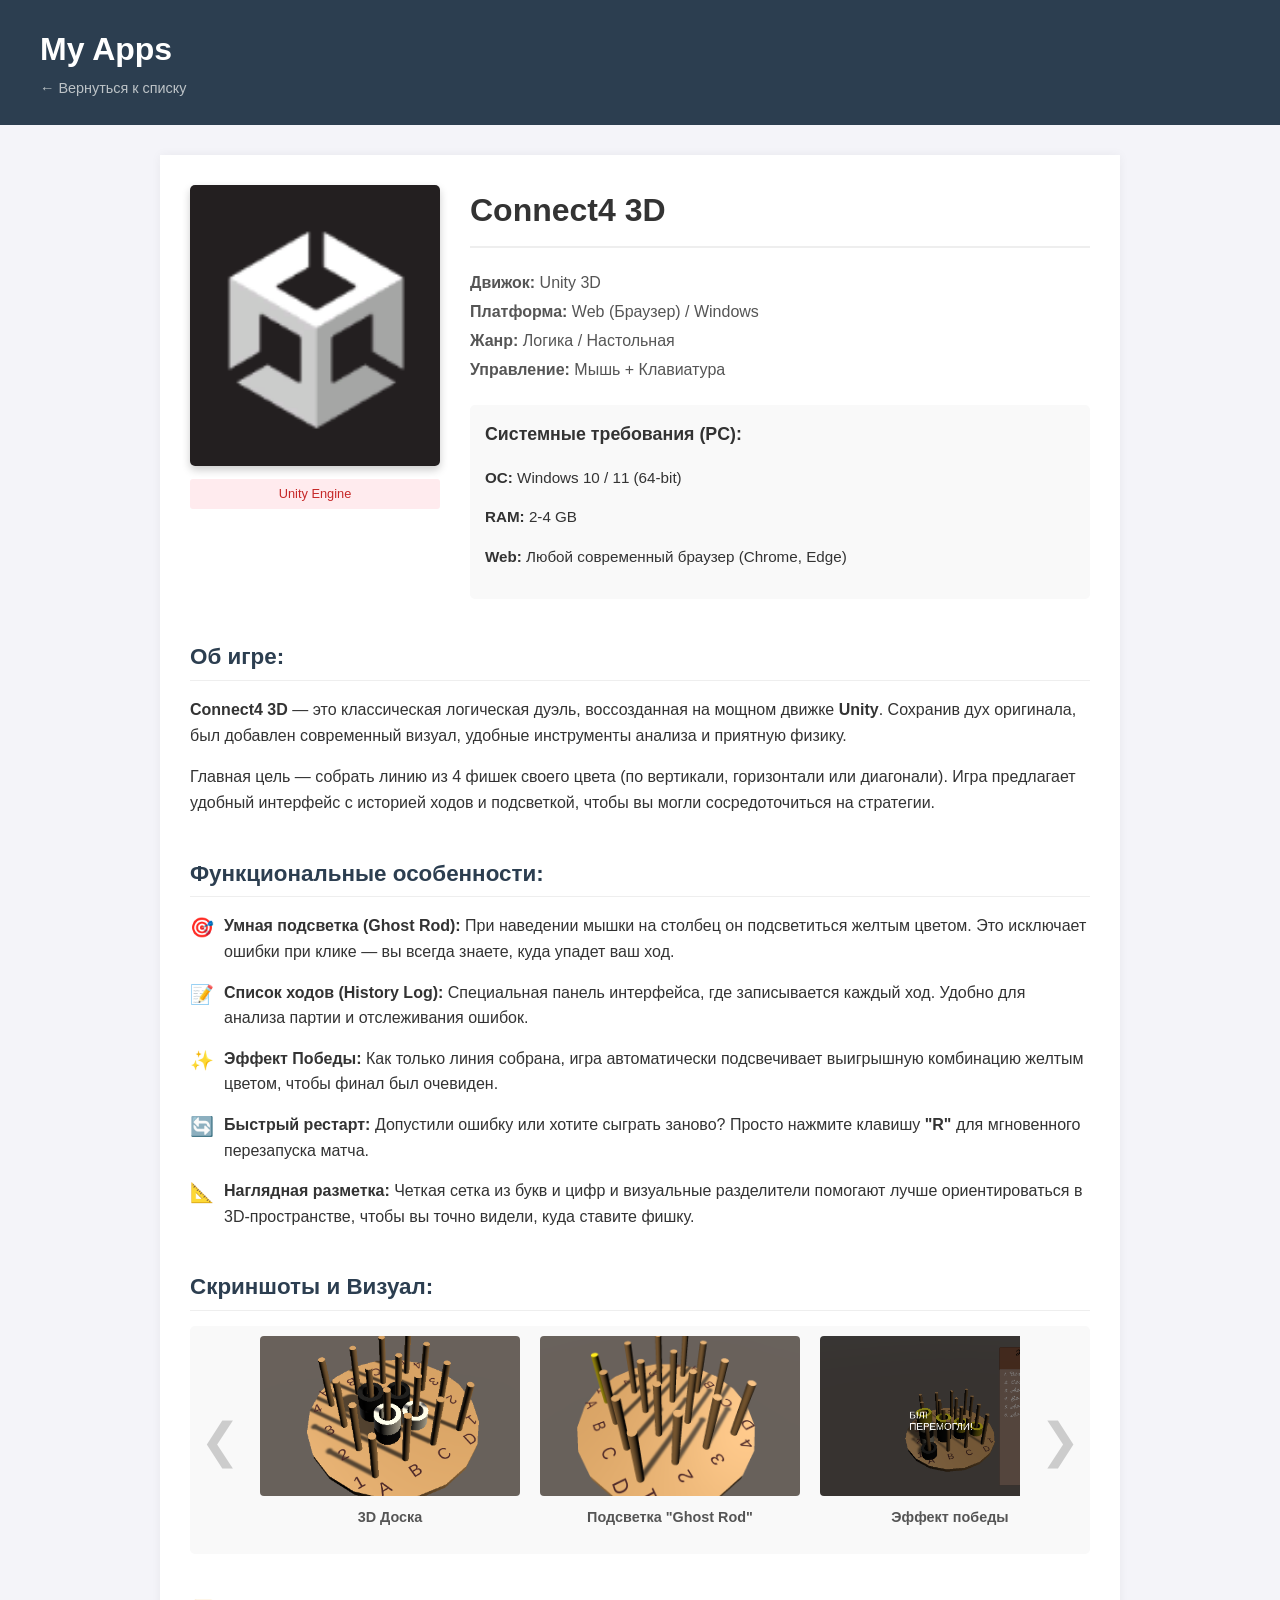
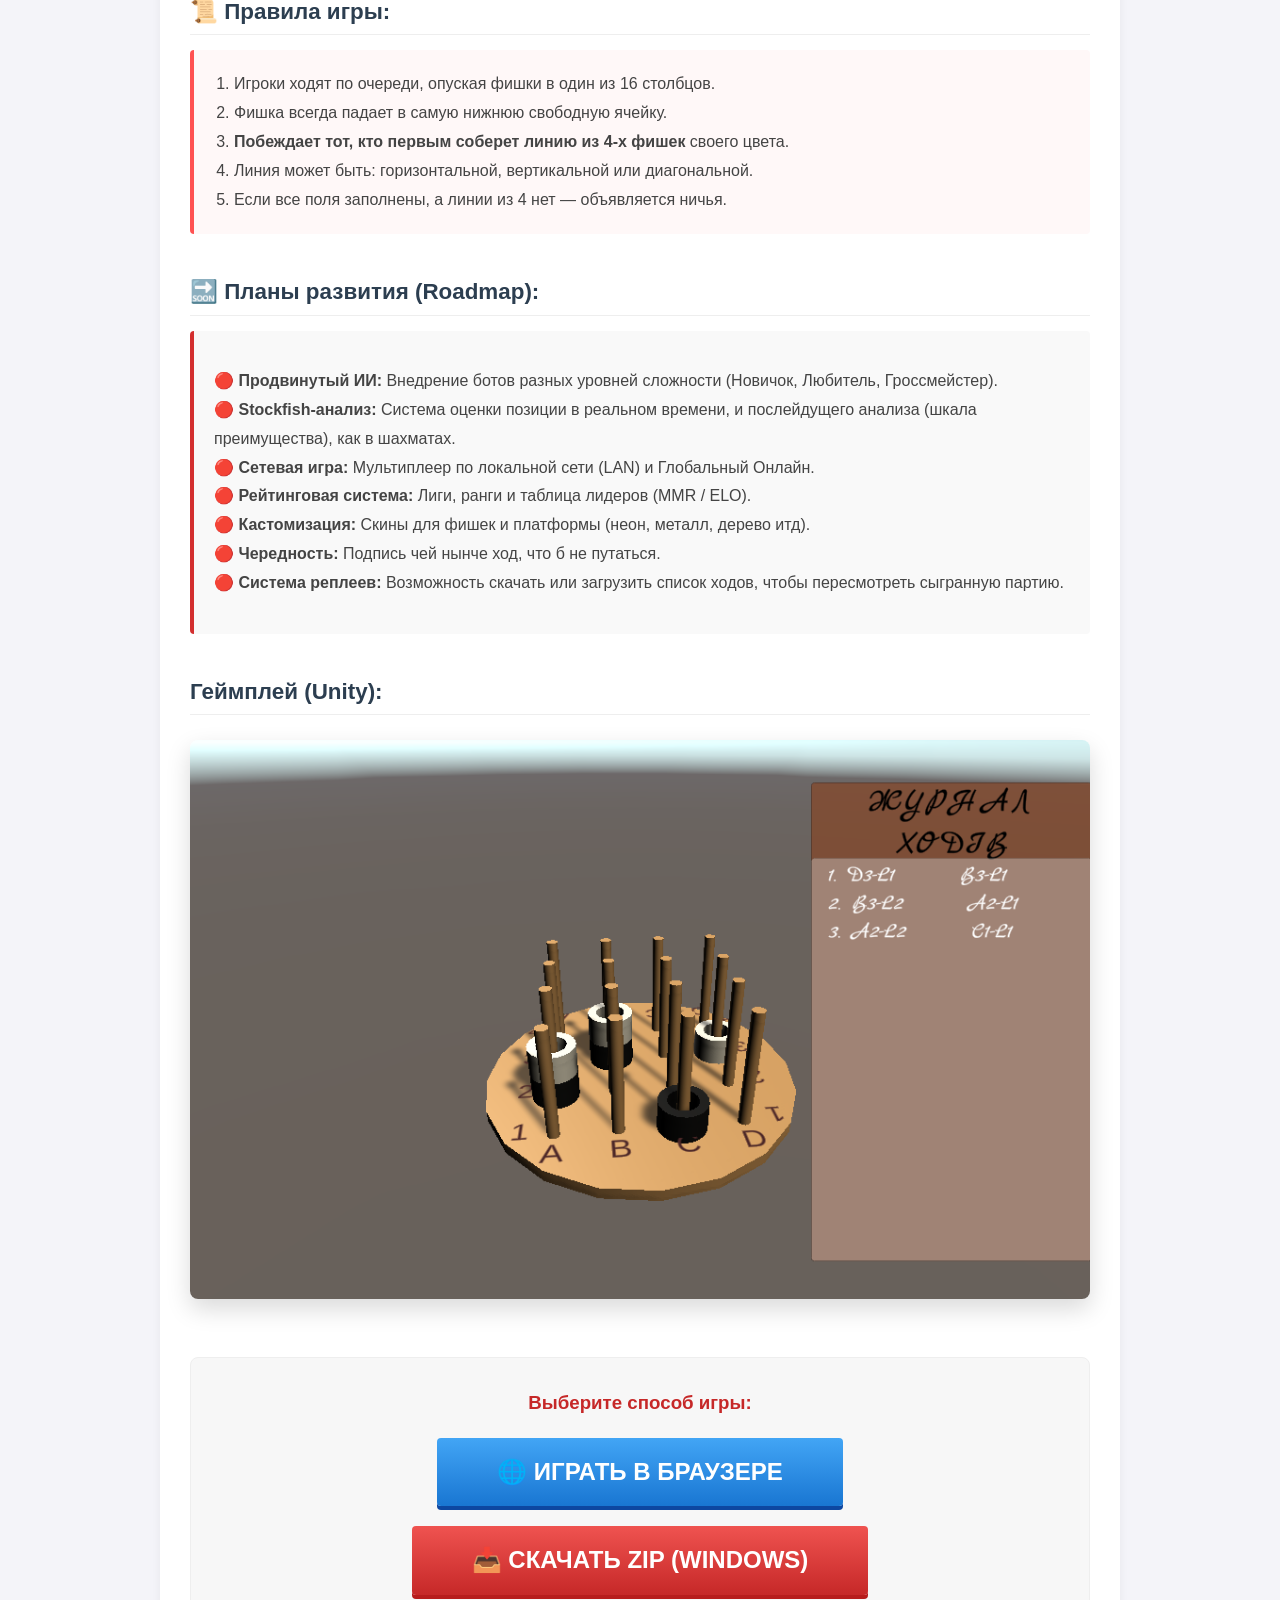
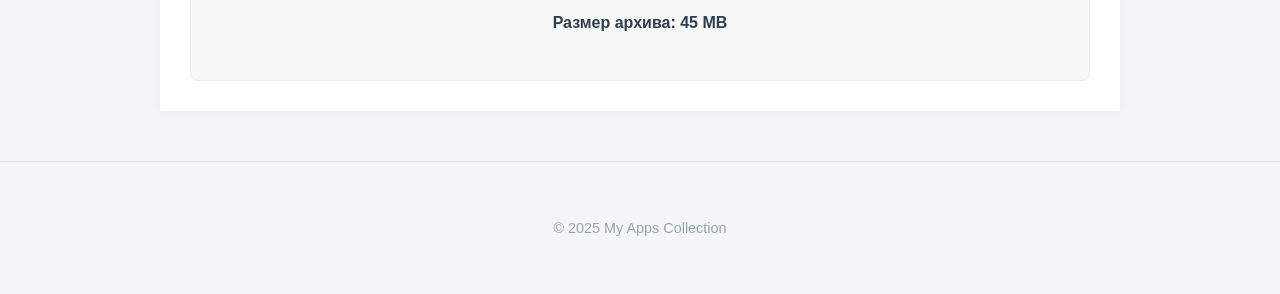
==== connect4.html @ 5fbd1485 "Fix folder structure" ====
<!DOCTYPE html>
<html lang="ru">

<head>
    <meta charset="UTF-8">
    <meta name="viewport" content="width=device-width, initial-scale=1.0">
    <title>Connect4 3D (Unity) - Играть</title>
    <link rel="stylesheet" href="style.css">
    <link rel="stylesheet" href="details.css">
</head>

<body>

    <header>
        <a href="index.html" class="logo-link">
            <h1>My Apps</h1>
        </a>
        <br>
        <a href="index.html" class="back-link">← Вернуться к списку</a>
    </header>

    <main class="detail-container">

        <div class="game-header">
            <div class="game-cover">
                <img src="img/connect4/logo.png" alt="Обложка Connect4 Unity">
                <div class="update-tag" style="background:#ffebee; color:#c62828;">Unity Engine</div>
            </div>

            <div class="game-info">
                <h1>Connect4 3D</h1>
                <ul class="meta-list">
                    <li><strong>Движок:</strong> Unity 3D</li>
                    <li><strong>Платформа:</strong> Web (Браузер) / Windows</li>
                    <li><strong>Жанр:</strong> Логика / Настольная</li>
                    <li><strong>Управление:</strong> Мышь + Клавиатура</li>
                </ul>

                <div class="requirements-box">
                    <h3>Системные требования (PC):</h3>
                    <p><strong>ОС:</strong> Windows 10 / 11 (64-bit)</p>
                    <p><strong>RAM:</strong> 2-4 GB</p>
                    <p><strong>Web:</strong> Любой современный браузер (Chrome, Edge)</p>
                </div>
            </div>
        </div>

        <div class="content-section">
            <h2 class="section-title">Об игре:</h2>
            <p class="description">
                <strong>Connect4 3D</strong> — это классическая логическая дуэль, воссозданная на мощном движке
                <strong>Unity</strong>.
                Cохранив дух оригинала, был добавлен современный визуал, удобные инструменты анализа и приятную
                физику.
            </p>
            <p class="description" style="margin-top: 10px;">
                Главная цель — собрать линию из 4 фишек своего цвета (по вертикали, горизонтали или диагонали).
                Игра предлагает удобный интерфейс с историей ходов и подсветкой, чтобы вы могли сосредоточиться на
                стратегии.
            </p>
        </div>

        <div class="content-section">
            <h2 class="section-title">Функциональные особенности:</h2>
            <ul class="feature-list" style="list-style: none; padding: 0;">

                <li style="margin-bottom: 15px; display: flex; align-items: start;">
                    <span style="color: #d32f2f; font-size: 1.2rem; margin-right: 10px;">🎯</span>
                    <div>
                        <strong>Умная подсветка (Ghost Rod):</strong>
                        При наведении мышки на столбец он подсветиться желтым цветом. Это исключает ошибки при клике — вы
                        всегда знаете, куда упадет ваш ход.
                    </div>
                </li>

                <li style="margin-bottom: 15px; display: flex; align-items: start;">
                    <span style="color: #d32f2f; font-size: 1.2rem; margin-right: 10px;">📝</span>
                    <div>
                        <strong>Список ходов (History Log):</strong>
                        Специальная панель интерфейса, где записывается каждый ход. Удобно для анализа партии и
                        отслеживания ошибок.
                    </div>
                </li>

                <li style="margin-bottom: 15px; display: flex; align-items: start;">
                    <span style="color: #d32f2f; font-size: 1.2rem; margin-right: 10px;">✨</span>
                    <div>
                        <strong>Эффект Победы:</strong>
                        Как только линия собрана, игра автоматически подсвечивает выигрышную комбинацию желтым цветом,
                        чтобы финал был очевиден.
                    </div>
                </li>

                <li style="margin-bottom: 15px; display: flex; align-items: start;">
                    <span style="color: #d32f2f; font-size: 1.2rem; margin-right: 10px;">🔄</span>
                    <div>
                        <strong>Быстрый рестарт:</strong>
                        Допустили ошибку или хотите сыграть заново? Просто нажмите клавишу <strong>"R"</strong> для
                        мгновенного перезапуска матча.
                    </div>
                </li>

                <li style="margin-bottom: 15px; display: flex; align-items: start;">
                    <span style="color: #d32f2f; font-size: 1.2rem; margin-right: 10px;">📐</span>
                    <div>
                        <strong>Наглядная разметка:</strong>
                        Четкая сетка из букв и цифр и визуальные разделители помогают лучше ориентироваться в 3D-пространстве, чтобы вы точно видели,
                        куда ставите фишку.
                    </div>
                </li>

            </ul>
        </div>

<div class="content-section">
    <h2 class="section-title">Скриншоты и Визуал:</h2>

    <div class="carousel-wrapper">
        <button class="nav-btn prev-btn" onclick="moveSlide(-1)">&#10094;</button>

        <div class="carousel-container" id="carousel">

            <div class="slide">
                <div class="img-container" onclick="openModal(this)">
                    <img src="img/connect4/doska.png" alt="Игровой процесс">
                    <div class="zoom-icon">🔍</div>
                </div>
                <p class="slide-caption">3D Доска</p>
            </div>

            <div class="slide">
                <div class="img-container" onclick="openModal(this)">
                    <img src="img/connect4/podsvetka.png" alt="Подсветка хода">
                    <div class="zoom-icon">🔍</div>
                </div>
                <p class="slide-caption">Подсветка "Ghost Rod"</p>
            </div>

            <div class="slide">
                <div class="img-container" onclick="openModal(this)">
                    <img src="img/connect4/win.png" alt="Победа">
                    <div class="zoom-icon">🔍</div>
                </div>
                <p class="slide-caption">Эффект победы</p>
            </div>

            <div class="slide">
                <div class="img-container" onclick="openModal(this)">
                    <img src="img/connect4/mm.png" alt="Меню игры">
                    <div class="zoom-icon">🔍</div>
                </div>
                <p class="slide-caption">Юзер - френдли интерфейс</p>
            </div>

        </div>

        <button class="nav-btn next-btn" onclick="moveSlide(1)">&#10095;</button>
    </div>
</div>

        <div class="content-section">
            <h2 class="section-title">📜 Правила игры:</h2>
            <div
                style="background: #fff8f8; padding: 20px; border-left: 4px solid #ff5252; border-radius: 4px; color: #444;">
                <ol style="margin: 0; padding-left: 20px; line-height: 1.8;">
                    <li>Игроки ходят по очереди, опуская фишки в один из 16 столбцов.</li>
                    <li>Фишка всегда падает в самую нижнюю свободную ячейку.</li>
                    <li><strong>Побеждает тот, кто первым соберет линию из 4-х фишек</strong> своего цвета.</li>
                    <li>Линия может быть: горизонтальной, вертикальной или диагональной.</li>
                    <li>Если все поля заполнены, а линии из 4 нет — объявляется ничья.</li>
                </ol>
            </div>
        </div>

        <div class="content-section">
            <h2 class="section-title">🔜 Планы развития (Roadmap):</h2>
            <div class="roadmap-box"
                style="background: #f9f9f9; padding: 20px; border-left: 4px solid #d32f2f; border-radius: 4px;">
                <ul style="list-style: none; padding-left: 0; line-height: 1.8; color: #444;">
                    <li>🔴 <strong>Продвинутый ИИ:</strong> Внедрение ботов разных уровней сложности (Новичок, Любитель,
                        Гроссмейстер).</li>
                    <li>🔴 <strong>Stockfish-анализ:</strong> Система оценки позиции в реальном времени, и послейдущего анализа (шкала
                        преимущества), как в шахматах.</li>
                    <li>🔴 <strong>Сетевая игра:</strong> Мультиплеер по локальной сети (LAN) и Глобальный Онлайн.</li>
                    <li>🔴 <strong>Рейтинговая система:</strong> Лиги, ранги и таблица лидеров (MMR / ELO).</li>
                    <li>🔴 <strong>Кастомизация:</strong> Скины для фишек и платформы (неон, металл, дерево итд).</li>
                    <li>🔴 <strong>Чередность:</strong> Подпись чей нынче ход, что б не путаться.</li>
                    <li>🔴 <strong>Система реплеев:</strong> Возможность скачать или загрузить список ходов, чтобы пересмотреть сыгранную
                        партию.</li>
                </ul>
            </div>
        </div>

        <div class="content-section">
            <h2 class="section-title">Геймплей (Unity):</h2>
            <div class="screenshots-grid">
                <img src="img/connect4/prewiev.png" alt="Скриншот Connect 4" onclick="openModal(this)">
            </div>
        </div>

        <div class="download-footer">
            <h3 style="margin-top: 0; color: #c62828;">Выберите способ игры:</h3>

            <div style="display: flex; gap: 20px; justify-content: center; flex-wrap: wrap; margin-top: 20px;">

                <a href="https://den-dragonio.github.io/Connect4_3D/" target="_blank" class="torrent-btn"
                    style="background: linear-gradient(to bottom, #42a5f5, #1976d2); box-shadow: 0 4px 0 #0d47a1;">
                    🌐 Играть в Браузере
                </a>

                <a href="files/Connect4_PC.zip" class="torrent-btn" download
                    style="background: linear-gradient(to bottom, #ef5350, #c62828); box-shadow: 0 4px 0 #b71c1c;">
                    📥 Скачать ZIP (Windows)
                </a>

            </div>
            <p class="file-info" style="margin-top: 15px;">Размер архива: 45 MB</p>
        </div>

    </main>

    <footer>
        <p>&copy; 2025 My Apps Collection</p>
    </footer>

    <div id="imageModal" class="modal" onclick="closeModal()">
        <span class="close">&times;</span>
        <img class="modal-content" id="modalImg">
    </div>
    <script src="script.js"></script>

</body>

</html>
---- style.css ----
/* Общие настройки */
body {
    font-family: 'Segoe UI', Tahoma, Geneva, Verdana, sans-serif;
    background-color: #f4f4f9;
    color: #333;
    margin: 0;
    padding: 0;
    line-height: 1.6;
}

/* --- ШАПКА (СЛЕВА) --- */
header {
    background-color: #2c3e50;
    color: white;
    padding: 1.5rem 40px;
    /* 40px отступ слева */
    text-align: left;
    /* Прижимаем текст влево */
}

/* Ссылка-заголовок "My Apps" */
.logo-link {
    text-decoration: none;
    color: white;
    display: inline-block;
}

.logo-link h1 {
    margin: 0;
    font-size: 2rem;
}

.logo-link:hover h1 {
    color: #3498db;
    /* Легкий эффект при наведении на лого */
}

.subtitle {
    margin: 5px 0 0 0;
    font-size: 0.9rem;
    color: #bdc3c7;
    font-weight: normal;
}

/* --- СЕТКА КАРТОЧЕК --- */
.container {
    /* Убрали margin: 0 auto, чтобы не центрировалось */
    margin: 40px;

    display: flex;
    /* Используем Flexbox для ряда */
    flex-wrap: wrap;
    /* Если не влезает — перенос на след. строку */
    gap: 20px;
    /* Расстояние между карточками */
}

/* --- СТИЛЬ КАРТОЧКИ --- */
.app-card {
    display: block;
    background: white;

    /* ФИКСИРОВАННЫЙ БЛОК */
    width: 300px;
    /* Ширина всегда 300px */
    height: 180px;
    /* Высота фиксирована, чтобы было ровно */

    padding: 20px;
    border-radius: 8px;
    box-shadow: 0 4px 6px rgba(0, 0, 0, 0.1);
    transition: transform 0.2s, box-shadow 0.2s;
    text-decoration: none;
    color: inherit;

    /* Чтобы текст внутри не прилипал к краям */
    box-sizing: border-box;
    overflow: hidden;
}

.app-card h2 {
    color: #2c3e50;
    font-size: 1.4rem;
    margin-top: 0;
    margin-bottom: 10px;
}

/* Эффект при наведении на активную карточку */
.app-card:not(.placeholder):hover {
    transform: translateY(-5px);
    box-shadow: 0 8px 15px rgba(0, 0, 0, 0.15);
    cursor: pointer;
}

/* --- СЕРЫЙ БЛОК (Плейсхолдер) --- */
.placeholder {
    background-color: #e0e0e0;
    /* Серый фон */
    border: 2px dashed #bdc3c7;
    /* Пунктирная рамка */
    color: #7f8c8d;
    box-shadow: none;
    /* Без тени */
    cursor: default;
    /* Курсор не меняется */
    display: flex;
    flex-direction: column;
    justify-content: center;
    align-items: center;
    text-align: center;
}

.placeholder h2 {
    font-size: 3rem;
    color: #95a5a6;
    margin: 0;
    line-height: 1;
}

.placeholder p {
    font-size: 0.9rem;
    margin: 10px 0 0 0;
}

footer {
    padding: 20px 40px;
    font-size: 0.9rem;
    color: #777;
    text-align: left;
}

/* --- СТИЛЬ ДЛЯ ЗЕЛЕНОЙ КАРТОЧКИ --- */

.morse-style {
    /* Градиент по диагонали: от белого к светло-зеленому */
    background: linear-gradient(135deg, #ffffff 0%, #e8f5e9 100%);

    /* Добавим тонкую зеленую рамку, чтобы выделить */
    border: 1px solid #c8e6c9;
}

/* Эффект при наведении (делаем градиент чуть насыщеннее) */
.morse-style:hover {
    background: linear-gradient(135deg, #f1f8e9 0%, #c8e6c9 100%);
    transform: translateY(-5px);
    /* Сохраняем эффект подъема */
}

/* Можно перекрасить заголовок в темно-зеленый для гармонии */
.morse-style h2 {
    color: #2e7d32;
}

/* --- СТИЛЬ ДЛЯ СИНЕЙ КАРТОЧКИ (Manhwa) --- */

.manhwa-style {
    /* Градиент: от белого к небесно-голубому */
    background: linear-gradient(135deg, #ffffff 0%, #e3f2fd 100%);

    /* Тонкая голубая рамка */
    border: 1px solid #bbdefb;
}

/* Эффект при наведении */
.manhwa-style:hover {
    /* Делаем синий чуть ярче */
    background: linear-gradient(135deg, #f5faff 0%, #bbdefb 100%);
    transform: translateY(-5px);
}

/* Заголовок темно-синий */
.manhwa-style h2 {
    color: #1565c0;
}

/* --- СТИЛЬ ДЛЯ ФИОЛЕТОВОЙ КАРТОЧКИ (Магия/Tarot) --- */
.purple-style {
    /* Градиент: от белого к глубокому фиолетовому */
    background: linear-gradient(135deg, #ffffff 0%, #f3e5f5 100%);
    border: 1px solid #e1bee7;
}

.purple-style:hover {
    background: linear-gradient(135deg, #fdfbff 0%, #e1bee7 100%);
    transform: translateY(-5px);
}

.purple-style h2 {
    color: #6a1b9a;
    /* Темно-фиолетовый заголовок */
}

/* --- ФУТЕР --- */
footer {
    text-align: center;
    /* Текст строго по центру */
    color: #95a5a6;
    /* Светло-серый цвет текста */
    padding: 40px 20px;
    /* Отступы: 40px сверху/снизу, 20px по бокам */
    margin-top: 50px;
    /* Отталкиваем футер вниз от контента */
    font-size: 0.9rem;
    /* Шрифт чуть меньше основного */

    /* Опционально: тонкая линия сверху, чтобы отделить от контента */
    border-top: 1px solid #e0e0e0;
}

/* --- СТИЛЬ ДЛЯ КРАСНОЙ КАРТОЧКИ (Connect4) --- */
.c4-style {
    /* Градиент: от белого к светло-красному */
    background: linear-gradient(135deg, #ffffff 0%, #ffebee 100%);
    border: 1px solid #ffcdd2;
}

.c4-style:hover {
    background: linear-gradient(135deg, #fffafb 0%, #ffcdd2 100%);
    transform: translateY(-5px);
}

.c4-style h2 {
    color: #c62828;
    /* Темно-красный заголовок */
}
---- details.css ----
/* details.css - Стиль в духе торрент-трекера */

/* Ссылка назад */
.back-link {
    color: #bdc3c7;
    text-decoration: none;
    font-size: 0.9rem;
}

.back-link:hover {
    color: white;
}

/* Основной контейнер */
.detail-container {
    max-width: 900px;
    margin: 30px auto;
    padding: 30px;
    background: #ffffff;
    /* Легкая тень, чтобы выделить блок на фоне */
    box-shadow: 0 0 10px rgba(0, 0, 0, 0.05);
}

/* --- ВЕРХНЯЯ ЧАСТЬ (Обложка + Инфо) --- */
.game-header {
    display: flex;
    gap: 30px;
    margin-bottom: 40px;
    align-items: flex-start;
}

/* Обложка */
.game-cover {
    flex: 0 0 250px;
    /* Фиксированная ширина картинки */
    text-align: center;
}

.game-cover img {
    width: 100%;
    border-radius: 5px;
    box-shadow: 0 4px 8px rgba(0, 0, 0, 0.2);
}

.update-tag {
    background: #f1f1f1;
    color: #555;
    font-size: 0.8rem;
    padding: 5px;
    margin-top: 5px;
    border-radius: 3px;
}

/* Информация справа */
.game-info {
    flex: 1;
}

.game-info h1 {
    margin-top: 0;
    font-size: 2rem;
    color: #333;
    border-bottom: 2px solid #eee;
    padding-bottom: 10px;
}

.meta-list {
    list-style: none;
    padding: 0;
    line-height: 1.8;
    color: #555;
}

.requirements-box {
    background-color: #f9f9f9;
    padding: 15px;
    border-radius: 5px;
    margin-top: 20px;
    font-size: 0.95rem;
}

.requirements-box h3 {
    margin-top: 0;
    color: #333;
}

/* --- ОБЩИЕ ЗАГОЛОВКИ РАЗДЕЛОВ --- */
.section-title {
    color: #2c3e50;
    font-size: 1.4rem;
    margin-top: 40px;
    margin-bottom: 15px;
    border-bottom: 1px solid #eee;
    padding-bottom: 5px;
}

/* --- КАРУСЕЛЬ: СТРОГАЯ СЕТКА --- */

.carousel-wrapper {
    position: relative;
    display: flex;
    align-items: center;
    /* Возвращаем центрирование, чтобы не растягивало слайды */
    background: #f9f9f9;
    border-radius: 5px;
    padding: 10px 0;
    /* Небольшой отступ сверху и снизу */
}

.carousel-container {
    display: flex;
    overflow-x: hidden;
    /* Скрываем полосу прокрутки и 4-й слайд */
    scroll-behavior: smooth;
    gap: 20px;
    /* Расстояние между картинками */

    /* Важно: ограничиваем ширину контейнера, чтобы влезало ровно 3 фото */
    width: 100%;
    margin: 0 10px;
    /* Отступ от стрелочек */
}

/* СЛАЙДЫ (Фиксированный размер) */
.slide {
    /* Расчет: Контейнер примерно 800px. 
       Делим на 3 = ~260px.
       flex: 0 0 auto гарантирует, что они не будут сжиматься.
    */
    flex: 0 0 260px;
    text-align: center;
}

.img-container {
    position: relative;
    cursor: pointer;
    overflow: hidden;
    border-radius: 4px;
    /* Фиксируем высоту контейнера картинки */
    height: 160px;
    width: 100%;
    background: #ddd;
    /* Цвет фона пока картинка грузится */
}

.img-container img {
    width: 100%;
    height: 100%;
    object-fit: cover;
    /* Картинка заполняет весь блок, обрезая лишнее */
    display: block;
    transition: transform 0.3s;
}

.img-container:hover img {
    transform: scale(1.05);
}

.img-container:hover .zoom-icon {
    opacity: 1;
}

.zoom-icon {
    position: absolute;
    top: 50%;
    left: 50%;
    transform: translate(-50%, -50%);
    background: rgba(0, 0, 0, 0.6);
    color: white;
    font-size: 1.5rem;
    padding: 8px;
    border-radius: 50%;
    opacity: 0;
    transition: opacity 0.3s;
    pointer-events: none;
}

.slide-caption {
    margin-top: 10px;
    font-size: 0.9rem;
    color: #555;
    font-weight: bold;
}

/* --- КНОПКИ (Прозрачные, только стрелки) --- */
.nav-btn {
    background: transparent;
    /* Фона нет */
    border: none;
    color: #ccc;
    /* Исходный цвет серый */
    font-size: 3rem;
    font-weight: 100;
    /* Тонкая стрелка */
    cursor: pointer;
    padding: 0 10px;
    /* Немного места для клика */
    transition: color 0.3s;
    user-select: none;
    z-index: 5;

    /* Чтобы кнопка не сжималась */
    flex-shrink: 0;
}

.nav-btn:hover {
    color: #2c3e50;
    /* Зеленый при наведении */
}

.nav-btn:active {
    color: #2c3e50;
    transform: scale(0.9);
}

/* --- МОДАЛЬНОЕ ОКНО (LIGHTBOX) --- */
.modal {
    display: none;
    /* Скрыто по умолчанию */
    position: fixed;
    z-index: 1000;
    left: 0;
    top: 0;
    width: 100%;
    height: 100%;
    overflow: auto;
    background-color: rgba(0, 0, 0, 0.9);
    /* Черный фон */
    justify-content: center;
    align-items: center;
}

.modal-content {
    margin: auto;
    display: block;
    max-width: 90%;
    max-height: 90%;
    border-radius: 5px;
    box-shadow: 0 0 20px rgba(255, 255, 255, 0.2);
    animation: zoomIn 0.3s;
    /* Анимация появления */
}

/* Кнопка закрытия (крестик) */
.close {
    position: absolute;
    top: 20px;
    right: 35px;
    color: #f1f1f1;
    font-size: 40px;
    font-weight: bold;
    cursor: pointer;
    transition: 0.3s;
}

.close:hover {
    color: #bbb;
}

/* Анимация увеличения */
@keyframes zoomIn {
    from {
        transform: scale(0)
    }

    to {
        transform: scale(1)
    }
}

/* --- ИНСТРУКЦИЯ --- */
.install-steps li {
    margin-bottom: 10px;
}

/* --- СКРИНШОТЫ --- */
/* details.css - Одиночный большой скриншот */

.screenshots-grid {
    margin-top: 25px;
    display: block;
    /* Обычный блок, не flex */
}

.screenshots-grid img {
    width: 100%;
    /* Растягиваем на всю ширину контейнера */
    height: auto;
    /* Высота подбирается автоматически, чтобы не сплющить фото */
    border-radius: 8px;
    /* Скругляем углы */

    /* Красивая тень, чтобы скриншот "парил" над фоном */
    box-shadow: 0 10px 25px rgba(0, 0, 0, 0.15);

    cursor: zoom-in;
    /* Курсор-лупа при наведении */
    transition: transform 0.3s ease, box-shadow 0.3s ease;
}

/* Эффект при наведении */
.screenshots-grid img:hover {
    transform: translateY(-5px);
    /* Чуть приподнимается */
    box-shadow: 0 15px 35px rgba(0, 0, 0, 0.25);
    /* Тень становится больше */
}

/* Адаптивность: на телефонах ставим их друг под другом */
@media (max-width: 600px) {
    .screenshots-grid {
        flex-direction: column;
        /* Вертикальный столбик */
    }

    .screenshots-grid img {
        width: 100%;
        /* На телефоне каждая на всю ширину */
        margin-bottom: 10px;
    }
}

/* --- КНОПКА СКАЧАТЬ (Как на референсе) --- */
.download-footer {
    margin-top: 50px;
    text-align: center;
    background-color: #f7f7f7;
    padding: 30px;
    border-radius: 8px;
    border: 1px solid #eee;
}

.file-info {
    color: #2c3e50;
    font-weight: bold;
    margin-bottom: 15px;
}

.torrent-btn {
    display: inline-block;
    background: linear-gradient(to bottom, #7ab536);
    /* Градиент */
    background-color: #8cc63f;
    /* Запасной цвет */
    color: white;
    font-size: 1.5rem;
    font-weight: bold;
    text-decoration: none;
    padding: 15px 60px;
    border-radius: 4px;
    text-transform: uppercase;
    box-shadow: 0 4px 0 #6da02e;
    /* "Объемная" тень кнопки снизу */
    transition: top 0.1s, box-shadow 0.1s;
    position: relative;
}

.torrent-btn:hover {
    background-color: #7ab536;
    top: 2px;
    /* Эффект нажатия */
    box-shadow: 0 2px 0 #6da02e;
}

/* Адаптивность для мобильных */
@media (max-width: 700px) {
    .game-header {
        flex-direction: column;
        /* Вертикально на телефоне */
        align-items: center;
    }

    .game-cover {
        width: 100%;
        max-width: 300px;
    }
}
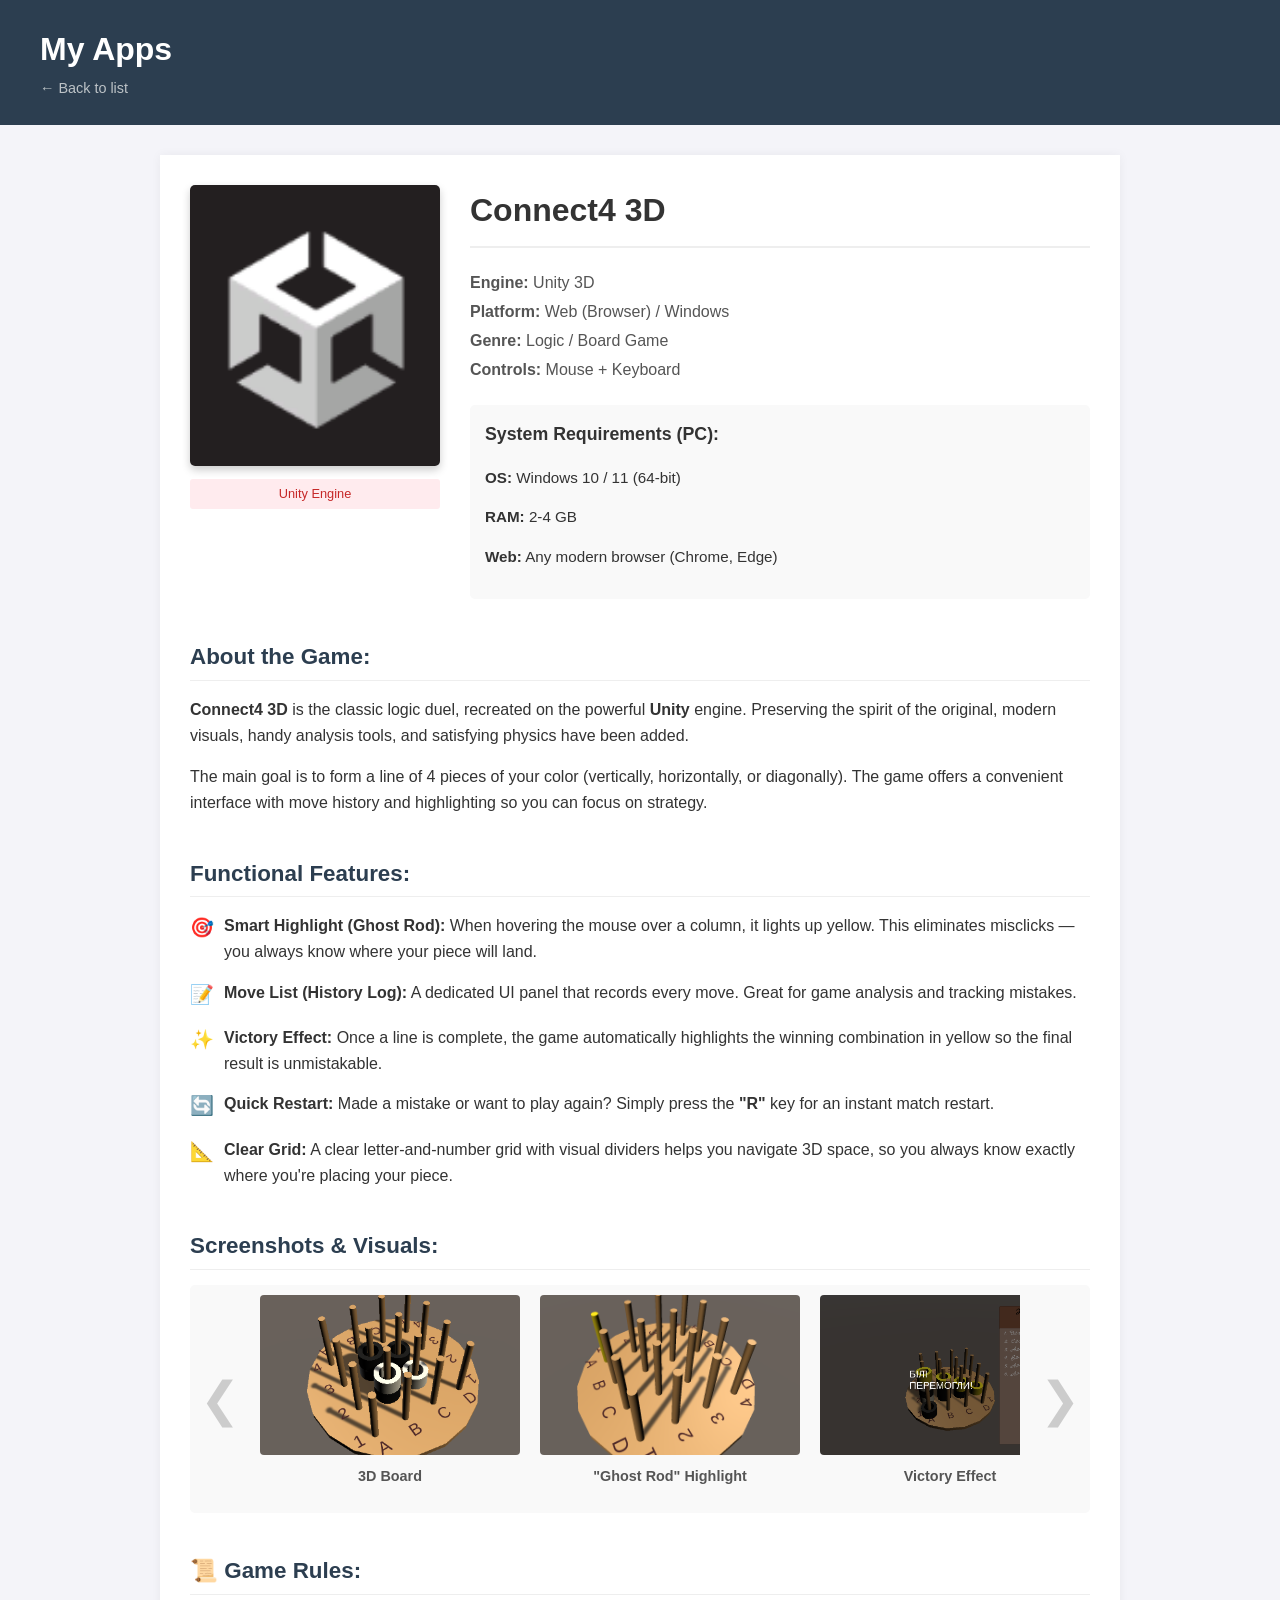
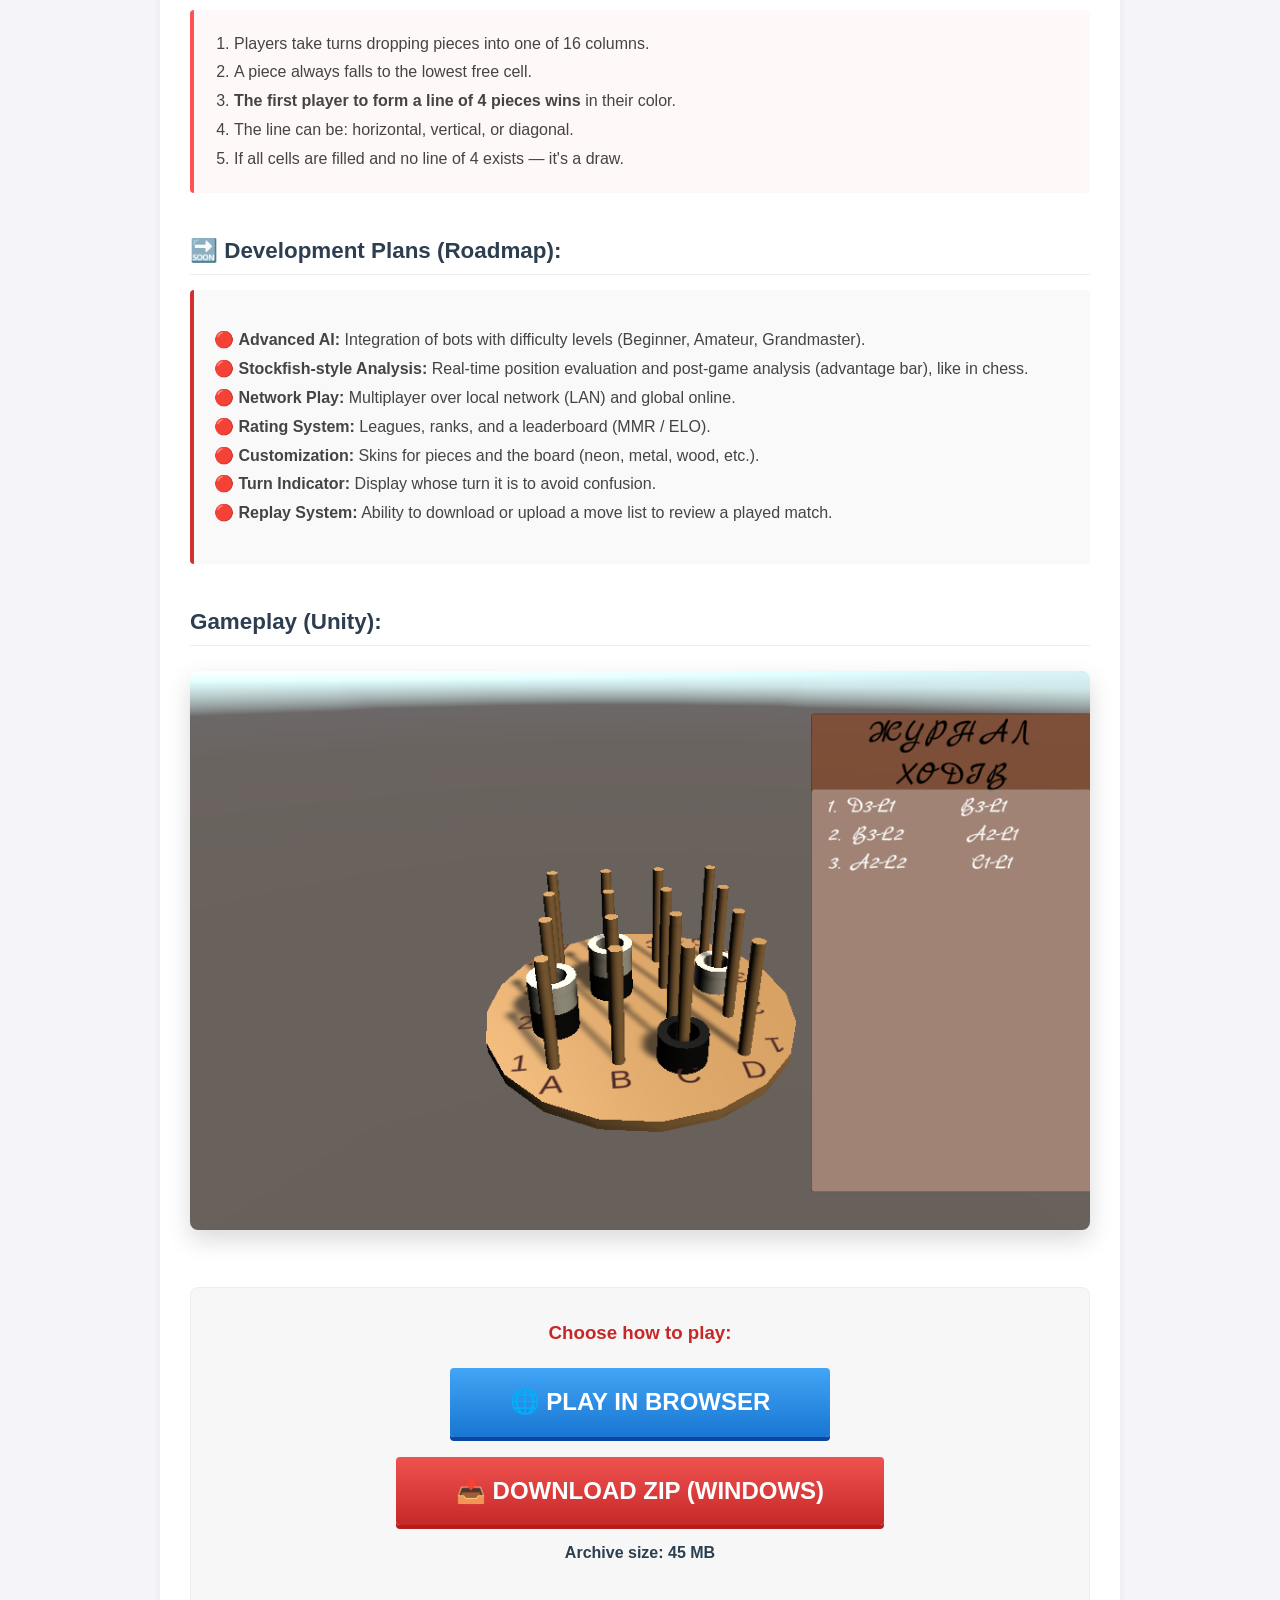
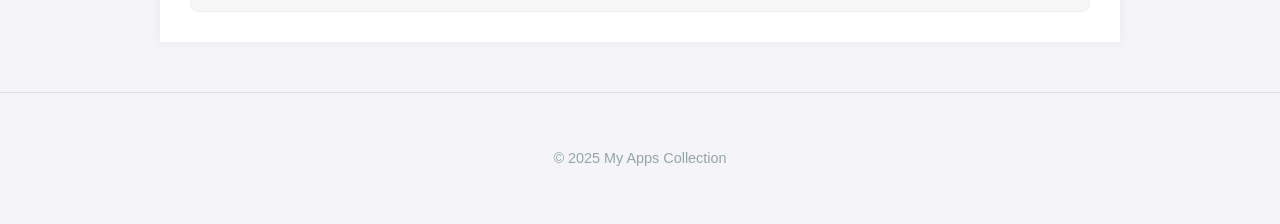
==== commit 972b741a: "web sites added, all eng, favicon" ====
--- a/connect4.html
+++ b/connect4.html
@@ -1,10 +1,11 @@
 <!DOCTYPE html>
-<html lang="ru">
+<html lang="en">
 
 <head>
     <meta charset="UTF-8">
     <meta name="viewport" content="width=device-width, initial-scale=1.0">
-    <title>Connect4 3D (Unity) - Играть</title>
+    <title>Connect4 3D (Unity) - Play</title>
+    <link rel="icon" type="image/png" href="img/icon.png">
     <link rel="stylesheet" href="style.css">
     <link rel="stylesheet" href="details.css">
 </head>
@@ -16,205 +17,207 @@
             <h1>My Apps</h1>
         </a>
         <br>
-        <a href="index.html" class="back-link">← Вернуться к списку</a>
+        <a href="index.html" class="back-link">← Back to list</a>
     </header>
 
     <main class="detail-container">
 
         <div class="game-header">
             <div class="game-cover">
-                <img src="img/connect4/logo.png" alt="Обложка Connect4 Unity">
+                <img src="img/connect4/logo.png" alt="Connect4 Unity Cover">
                 <div class="update-tag" style="background:#ffebee; color:#c62828;">Unity Engine</div>
             </div>
 
             <div class="game-info">
                 <h1>Connect4 3D</h1>
                 <ul class="meta-list">
-                    <li><strong>Движок:</strong> Unity 3D</li>
-                    <li><strong>Платформа:</strong> Web (Браузер) / Windows</li>
-                    <li><strong>Жанр:</strong> Логика / Настольная</li>
-                    <li><strong>Управление:</strong> Мышь + Клавиатура</li>
+                    <li><strong>Engine:</strong> Unity 3D</li>
+                    <li><strong>Platform:</strong> Web (Browser) / Windows</li>
+                    <li><strong>Genre:</strong> Logic / Board Game</li>
+                    <li><strong>Controls:</strong> Mouse + Keyboard</li>
                 </ul>
 
                 <div class="requirements-box">
-                    <h3>Системные требования (PC):</h3>
-                    <p><strong>ОС:</strong> Windows 10 / 11 (64-bit)</p>
+                    <h3>System Requirements (PC):</h3>
+                    <p><strong>OS:</strong> Windows 10 / 11 (64-bit)</p>
                     <p><strong>RAM:</strong> 2-4 GB</p>
-                    <p><strong>Web:</strong> Любой современный браузер (Chrome, Edge)</p>
+                    <p><strong>Web:</strong> Any modern browser (Chrome, Edge)</p>
                 </div>
             </div>
         </div>
 
         <div class="content-section">
-            <h2 class="section-title">Об игре:</h2>
+            <h2 class="section-title">About the Game:</h2>
             <p class="description">
-                <strong>Connect4 3D</strong> — это классическая логическая дуэль, воссозданная на мощном движке
-                <strong>Unity</strong>.
-                Cохранив дух оригинала, был добавлен современный визуал, удобные инструменты анализа и приятную
-                физику.
+                <strong>Connect4 3D</strong> is the classic logic duel, recreated on the powerful
+                <strong>Unity</strong> engine.
+                Preserving the spirit of the original, modern visuals, handy analysis tools, and satisfying
+                physics have been added.
             </p>
             <p class="description" style="margin-top: 10px;">
-                Главная цель — собрать линию из 4 фишек своего цвета (по вертикали, горизонтали или диагонали).
-                Игра предлагает удобный интерфейс с историей ходов и подсветкой, чтобы вы могли сосредоточиться на
-                стратегии.
+                The main goal is to form a line of 4 pieces of your color (vertically, horizontally, or diagonally).
+                The game offers a convenient interface with move history and highlighting so you can focus on
+                strategy.
             </p>
         </div>
 
         <div class="content-section">
-            <h2 class="section-title">Функциональные особенности:</h2>
+            <h2 class="section-title">Functional Features:</h2>
             <ul class="feature-list" style="list-style: none; padding: 0;">
 
                 <li style="margin-bottom: 15px; display: flex; align-items: start;">
                     <span style="color: #d32f2f; font-size: 1.2rem; margin-right: 10px;">🎯</span>
                     <div>
-                        <strong>Умная подсветка (Ghost Rod):</strong>
-                        При наведении мышки на столбец он подсветиться желтым цветом. Это исключает ошибки при клике — вы
-                        всегда знаете, куда упадет ваш ход.
+                        <strong>Smart Highlight (Ghost Rod):</strong>
+                        When hovering the mouse over a column, it lights up yellow. This eliminates misclicks — you
+                        always know where your piece will land.
                     </div>
                 </li>
 
                 <li style="margin-bottom: 15px; display: flex; align-items: start;">
                     <span style="color: #d32f2f; font-size: 1.2rem; margin-right: 10px;">📝</span>
                     <div>
-                        <strong>Список ходов (History Log):</strong>
-                        Специальная панель интерфейса, где записывается каждый ход. Удобно для анализа партии и
-                        отслеживания ошибок.
+                        <strong>Move List (History Log):</strong>
+                        A dedicated UI panel that records every move. Great for game analysis and
+                        tracking mistakes.
                     </div>
                 </li>
 
                 <li style="margin-bottom: 15px; display: flex; align-items: start;">
                     <span style="color: #d32f2f; font-size: 1.2rem; margin-right: 10px;">✨</span>
                     <div>
-                        <strong>Эффект Победы:</strong>
-                        Как только линия собрана, игра автоматически подсвечивает выигрышную комбинацию желтым цветом,
-                        чтобы финал был очевиден.
+                        <strong>Victory Effect:</strong>
+                        Once a line is complete, the game automatically highlights the winning combination in yellow
+                        so the final result is unmistakable.
                     </div>
                 </li>
 
                 <li style="margin-bottom: 15px; display: flex; align-items: start;">
                     <span style="color: #d32f2f; font-size: 1.2rem; margin-right: 10px;">🔄</span>
                     <div>
-                        <strong>Быстрый рестарт:</strong>
-                        Допустили ошибку или хотите сыграть заново? Просто нажмите клавишу <strong>"R"</strong> для
-                        мгновенного перезапуска матча.
+                        <strong>Quick Restart:</strong>
+                        Made a mistake or want to play again? Simply press the <strong>"R"</strong> key for
+                        an instant match restart.
                     </div>
                 </li>
 
                 <li style="margin-bottom: 15px; display: flex; align-items: start;">
                     <span style="color: #d32f2f; font-size: 1.2rem; margin-right: 10px;">📐</span>
                     <div>
-                        <strong>Наглядная разметка:</strong>
-                        Четкая сетка из букв и цифр и визуальные разделители помогают лучше ориентироваться в 3D-пространстве, чтобы вы точно видели,
-                        куда ставите фишку.
+                        <strong>Clear Grid:</strong>
+                        A clear letter-and-number grid with visual dividers helps you navigate 3D space, so you always
+                        know exactly
+                        where you're placing your piece.
                     </div>
                 </li>
 
             </ul>
         </div>
 
-<div class="content-section">
-    <h2 class="section-title">Скриншоты и Визуал:</h2>
-
-    <div class="carousel-wrapper">
-        <button class="nav-btn prev-btn" onclick="moveSlide(-1)">&#10094;</button>
-
-        <div class="carousel-container" id="carousel">
-
-            <div class="slide">
-                <div class="img-container" onclick="openModal(this)">
-                    <img src="img/connect4/doska.png" alt="Игровой процесс">
-                    <div class="zoom-icon">🔍</div>
+        <div class="content-section">
+            <h2 class="section-title">Screenshots & Visuals:</h2>
+
+            <div class="carousel-wrapper">
+                <button class="nav-btn prev-btn" onclick="moveSlide(-1)">&#10094;</button>
+
+                <div class="carousel-container" id="carousel">
+
+                    <div class="slide">
+                        <div class="img-container" onclick="openModal(this)">
+                            <img src="img/connect4/doska.png" alt="Gameplay">
+                            <div class="zoom-icon">🔍</div>
+                        </div>
+                        <p class="slide-caption">3D Board</p>
+                    </div>
+
+                    <div class="slide">
+                        <div class="img-container" onclick="openModal(this)">
+                            <img src="img/connect4/podsvetka.png" alt="Move Highlight">
+                            <div class="zoom-icon">🔍</div>
+                        </div>
+                        <p class="slide-caption">"Ghost Rod" Highlight</p>
+                    </div>
+
+                    <div class="slide">
+                        <div class="img-container" onclick="openModal(this)">
+                            <img src="img/connect4/win.png" alt="Victory">
+                            <div class="zoom-icon">🔍</div>
+                        </div>
+                        <p class="slide-caption">Victory Effect</p>
+                    </div>
+
+                    <div class="slide">
+                        <div class="img-container" onclick="openModal(this)">
+                            <img src="img/connect4/mm.png" alt="Game Menu">
+                            <div class="zoom-icon">🔍</div>
+                        </div>
+                        <p class="slide-caption">User-Friendly Interface</p>
+                    </div>
+
                 </div>
-                <p class="slide-caption">3D Доска</p>
-            </div>
-
-            <div class="slide">
-                <div class="img-container" onclick="openModal(this)">
-                    <img src="img/connect4/podsvetka.png" alt="Подсветка хода">
-                    <div class="zoom-icon">🔍</div>
-                </div>
-                <p class="slide-caption">Подсветка "Ghost Rod"</p>
-            </div>
-
-            <div class="slide">
-                <div class="img-container" onclick="openModal(this)">
-                    <img src="img/connect4/win.png" alt="Победа">
-                    <div class="zoom-icon">🔍</div>
-                </div>
-                <p class="slide-caption">Эффект победы</p>
-            </div>
-
-            <div class="slide">
-                <div class="img-container" onclick="openModal(this)">
-                    <img src="img/connect4/mm.png" alt="Меню игры">
-                    <div class="zoom-icon">🔍</div>
-                </div>
-                <p class="slide-caption">Юзер - френдли интерфейс</p>
-            </div>
-
-        </div>
-
-        <button class="nav-btn next-btn" onclick="moveSlide(1)">&#10095;</button>
-    </div>
-</div>
-
-        <div class="content-section">
-            <h2 class="section-title">📜 Правила игры:</h2>
+
+                <button class="nav-btn next-btn" onclick="moveSlide(1)">&#10095;</button>
+            </div>
+        </div>
+
+        <div class="content-section">
+            <h2 class="section-title">📜 Game Rules:</h2>
             <div
                 style="background: #fff8f8; padding: 20px; border-left: 4px solid #ff5252; border-radius: 4px; color: #444;">
                 <ol style="margin: 0; padding-left: 20px; line-height: 1.8;">
-                    <li>Игроки ходят по очереди, опуская фишки в один из 16 столбцов.</li>
-                    <li>Фишка всегда падает в самую нижнюю свободную ячейку.</li>
-                    <li><strong>Побеждает тот, кто первым соберет линию из 4-х фишек</strong> своего цвета.</li>
-                    <li>Линия может быть: горизонтальной, вертикальной или диагональной.</li>
-                    <li>Если все поля заполнены, а линии из 4 нет — объявляется ничья.</li>
+                    <li>Players take turns dropping pieces into one of 16 columns.</li>
+                    <li>A piece always falls to the lowest free cell.</li>
+                    <li><strong>The first player to form a line of 4 pieces wins</strong> in their color.</li>
+                    <li>The line can be: horizontal, vertical, or diagonal.</li>
+                    <li>If all cells are filled and no line of 4 exists — it's a draw.</li>
                 </ol>
             </div>
         </div>
 
         <div class="content-section">
-            <h2 class="section-title">🔜 Планы развития (Roadmap):</h2>
+            <h2 class="section-title">🔜 Development Plans (Roadmap):</h2>
             <div class="roadmap-box"
                 style="background: #f9f9f9; padding: 20px; border-left: 4px solid #d32f2f; border-radius: 4px;">
                 <ul style="list-style: none; padding-left: 0; line-height: 1.8; color: #444;">
-                    <li>🔴 <strong>Продвинутый ИИ:</strong> Внедрение ботов разных уровней сложности (Новичок, Любитель,
-                        Гроссмейстер).</li>
-                    <li>🔴 <strong>Stockfish-анализ:</strong> Система оценки позиции в реальном времени, и послейдущего анализа (шкала
-                        преимущества), как в шахматах.</li>
-                    <li>🔴 <strong>Сетевая игра:</strong> Мультиплеер по локальной сети (LAN) и Глобальный Онлайн.</li>
-                    <li>🔴 <strong>Рейтинговая система:</strong> Лиги, ранги и таблица лидеров (MMR / ELO).</li>
-                    <li>🔴 <strong>Кастомизация:</strong> Скины для фишек и платформы (неон, металл, дерево итд).</li>
-                    <li>🔴 <strong>Чередность:</strong> Подпись чей нынче ход, что б не путаться.</li>
-                    <li>🔴 <strong>Система реплеев:</strong> Возможность скачать или загрузить список ходов, чтобы пересмотреть сыгранную
-                        партию.</li>
+                    <li>🔴 <strong>Advanced AI:</strong> Integration of bots with difficulty levels (Beginner, Amateur,
+                        Grandmaster).</li>
+                    <li>🔴 <strong>Stockfish-style Analysis:</strong> Real-time position evaluation and post-game
+                        analysis (advantage bar), like in chess.</li>
+                    <li>🔴 <strong>Network Play:</strong> Multiplayer over local network (LAN) and global online.</li>
+                    <li>🔴 <strong>Rating System:</strong> Leagues, ranks, and a leaderboard (MMR / ELO).</li>
+                    <li>🔴 <strong>Customization:</strong> Skins for pieces and the board (neon, metal, wood, etc.).
+                    </li>
+                    <li>🔴 <strong>Turn Indicator:</strong> Display whose turn it is to avoid confusion.</li>
+                    <li>🔴 <strong>Replay System:</strong> Ability to download or upload a move list to review a played
+                        match.</li>
                 </ul>
             </div>
         </div>
 
         <div class="content-section">
-            <h2 class="section-title">Геймплей (Unity):</h2>
+            <h2 class="section-title">Gameplay (Unity):</h2>
             <div class="screenshots-grid">
-                <img src="img/connect4/prewiev.png" alt="Скриншот Connect 4" onclick="openModal(this)">
+                <img src="img/connect4/prewiev.png" alt="Connect 4 Screenshot" onclick="openModal(this)">
             </div>
         </div>
 
         <div class="download-footer">
-            <h3 style="margin-top: 0; color: #c62828;">Выберите способ игры:</h3>
+            <h3 style="margin-top: 0; color: #c62828;">Choose how to play:</h3>
 
             <div style="display: flex; gap: 20px; justify-content: center; flex-wrap: wrap; margin-top: 20px;">
 
                 <a href="https://den-dragonio.github.io/Connect4_3D/" target="_blank" class="torrent-btn"
                     style="background: linear-gradient(to bottom, #42a5f5, #1976d2); box-shadow: 0 4px 0 #0d47a1;">
-                    🌐 Играть в Браузере
+                    🌐 Play in Browser
                 </a>
 
                 <a href="files/Connect4_PC.zip" class="torrent-btn" download
                     style="background: linear-gradient(to bottom, #ef5350, #c62828); box-shadow: 0 4px 0 #b71c1c;">
-                    📥 Скачать ZIP (Windows)
+                    📥 Download ZIP (Windows)
                 </a>
 
             </div>
-            <p class="file-info" style="margin-top: 15px;">Размер архива: 45 MB</p>
+            <p class="file-info" style="margin-top: 15px;">Archive size: 45 MB</p>
         </div>
 
     </main>
--- a/style.css
+++ b/style.css
@@ -222,4 +222,532 @@
 .c4-style h2 {
     color: #c62828;
     /* Темно-красный заголовок */
+}
+
+/* --- СТИЛЬ ДЛЯ СПОРТИВНОЙ КАРТОЧКИ (Gym) --- */
+.gym-style {
+    /* Градиент: от белого к светло-оранжевому */
+    background: linear-gradient(135deg, #ffffff 0%, #fff3e0 100%);
+    border: 1px solid #ffe0b2;
+}
+
+.gym-style:hover {
+    background: linear-gradient(135deg, #fff8f0 0%, #ffcc80 100%);
+    transform: translateY(-5px);
+}
+
+.gym-style h2 {
+    color: #ef6c00;
+    /* Темно-оранжевый заголовок */
+}
+
+/* =============================================
+   PAGE LAYOUT — two-column (apps + sidebar)
+   ============================================= */
+.page-layout {
+    display: flex;
+    align-items: flex-start;
+    gap: 30px;
+    padding: 40px 40px 20px 40px;
+}
+
+.apps-section {
+    flex: 1;
+    min-width: 0;
+}
+
+.section-heading {
+    font-size: 1.1rem;
+    font-weight: 700;
+    color: #2c3e50;
+    margin: 0 0 20px 0;
+    padding-bottom: 8px;
+    border-bottom: 2px solid #e0e0e0;
+    letter-spacing: 0.02em;
+}
+
+/* Remove the old standalone margin from .container since it's now inside .apps-section */
+.apps-section .container {
+    margin: 0;
+    padding: 0;
+}
+
+/* =============================================
+   WEBSITES SIDEBAR
+   ============================================= */
+.websites-panel {
+    width: 310px;
+    flex-shrink: 0;
+    display: flex;
+    flex-direction: column;
+    gap: 14px;
+}
+
+/* ---- Site Card ---- */
+.site-card {
+    background: #fff;
+    border-radius: 10px;
+    padding: 16px 18px;
+    box-shadow: 0 3px 10px rgba(0, 0, 0, 0.08);
+    border: 1px solid #e8e8e8;
+    transition: transform 0.18s, box-shadow 0.18s;
+}
+
+.site-card:hover {
+    transform: translateY(-3px);
+    box-shadow: 0 6px 18px rgba(0, 0, 0, 0.12);
+}
+
+.site-card-header {
+    display: flex;
+    align-items: center;
+    gap: 10px;
+    margin-bottom: 8px;
+}
+
+.site-icon {
+    font-size: 1.5rem;
+    line-height: 1;
+}
+
+.site-link {
+    display: block;
+    font-weight: 700;
+    font-size: 0.97rem;
+    color: #1a73e8;
+    text-decoration: none;
+    line-height: 1.3;
+}
+
+.site-link:hover {
+    text-decoration: underline;
+}
+
+.site-badge {
+    display: inline-block;
+    font-size: 0.68rem;
+    font-weight: 700;
+    letter-spacing: 0.04em;
+    text-transform: uppercase;
+    padding: 2px 7px;
+    border-radius: 20px;
+    margin-top: 3px;
+}
+
+.resume-badge {
+    background: #e8f0fe;
+    color: #1a73e8;
+}
+
+.monitor-badge {
+    background: #fef9e0;
+    color: #b8860b;
+}
+
+.chess-badge {
+    background: #e9f6ee;
+    color: #2e7d32;
+}
+
+.site-desc {
+    font-size: 0.84rem;
+    color: #555;
+    margin: 0 0 10px 0;
+    line-height: 1.5;
+}
+
+.read-more-btn {
+    background: none;
+    border: none;
+    padding: 0;
+    font-size: 0.8rem;
+    color: #1a73e8;
+    cursor: pointer;
+    text-decoration: underline;
+    font-family: inherit;
+    transition: color 0.15s;
+}
+
+.read-more-btn:hover {
+    color: #0d47a1;
+}
+
+/* =============================================
+   SITE DETAIL MODALS
+   ============================================= */
+.site-modal-overlay {
+    display: none;
+    position: fixed;
+    inset: 0;
+    background: rgba(0, 0, 0, 0.55);
+    z-index: 1000;
+    align-items: center;
+    justify-content: center;
+    padding: 20px;
+    backdrop-filter: blur(3px);
+}
+
+.site-modal-overlay.active {
+    display: flex;
+}
+
+.site-modal {
+    background: #fff;
+    border-radius: 14px;
+    padding: 36px 40px 32px 40px;
+    max-width: 560px;
+    width: 100%;
+    max-height: 85vh;
+    overflow-y: auto;
+    position: relative;
+    box-shadow: 0 20px 60px rgba(0, 0, 0, 0.25);
+    animation: modalIn 0.22s ease;
+}
+
+@keyframes modalIn {
+    from {
+        opacity: 0;
+        transform: translateY(20px) scale(0.97);
+    }
+
+    to {
+        opacity: 1;
+        transform: translateY(0) scale(1);
+    }
+}
+
+.site-modal-close {
+    position: absolute;
+    top: 14px;
+    right: 16px;
+    background: none;
+    border: none;
+    font-size: 1.5rem;
+    color: #999;
+    cursor: pointer;
+    line-height: 1;
+    transition: color 0.15s;
+}
+
+.site-modal-close:hover {
+    color: #333;
+}
+
+.site-modal h2 {
+    margin: 8px 0 4px 0;
+    font-size: 1.4rem;
+    color: #2c3e50;
+}
+
+.site-modal-url {
+    font-size: 0.8rem;
+    color: #1a73e8;
+    text-decoration: none;
+    display: inline-block;
+    margin-bottom: 20px;
+    word-break: break-all;
+}
+
+.site-modal-url:hover {
+    text-decoration: underline;
+}
+
+.site-modal-section {
+    margin-bottom: 18px;
+}
+
+.site-modal-section h3 {
+    font-size: 0.95rem;
+    color: #2c3e50;
+    margin: 0 0 6px 0;
+    font-weight: 700;
+}
+
+.site-modal-section p,
+.site-modal-section ul {
+    font-size: 0.88rem;
+    color: #555;
+    margin: 0;
+    line-height: 1.6;
+    padding-left: 18px;
+}
+
+.site-modal-btn {
+    display: inline-block;
+    margin-top: 10px;
+    padding: 10px 22px;
+    border-radius: 8px;
+    color: #fff;
+    text-decoration: none;
+    font-size: 0.88rem;
+    font-weight: 700;
+    transition: opacity 0.15s, transform 0.15s;
+}
+
+.site-modal-btn:hover {
+    opacity: 0.88;
+    transform: translateY(-1px);
+}
+
+.resume-btn {
+    background: #1a73e8;
+}
+
+.monitor-btn {
+    background: #c8960c;
+}
+
+.chess-btn {
+    background: #2e7d32;
+}
+
+/* =============================================
+   RESPONSIVE — stack on small screens
+   ============================================= */
+@media (max-width: 920px) {
+    .page-layout {
+        flex-direction: column;
+        padding: 24px 20px;
+    }
+
+    .websites-panel {
+        width: 100%;
+    }
+}
+
+/* =============================================
+   ESVITLO MODAL — Wide variant
+   ============================================= */
+.site-modal--wide {
+    max-width: 720px;
+}
+
+/* ---- Tech Stack grid ---- */
+.esvitlo-stack-grid {
+    display: grid;
+    grid-template-columns: 1fr 1fr;
+    gap: 12px;
+    margin-top: 8px;
+}
+
+@media (max-width: 600px) {
+    .esvitlo-stack-grid {
+        grid-template-columns: 1fr;
+    }
+}
+
+.stack-item {
+    display: flex;
+    gap: 10px;
+    background: #f8f9fa;
+    border: 1px solid #e9ecef;
+    border-radius: 8px;
+    padding: 12px;
+    align-items: flex-start;
+}
+
+.stack-icon {
+    font-size: 1.4rem;
+    line-height: 1;
+    flex-shrink: 0;
+}
+
+.stack-item strong {
+    font-size: 0.88rem;
+    color: #2c3e50;
+}
+
+.stack-item span {
+    font-size: 0.75rem;
+    color: #1a73e8;
+    font-weight: 600;
+}
+
+.stack-item p {
+    font-size: 0.78rem;
+    color: #666;
+    margin: 4px 0 0 0;
+    line-height: 1.5;
+    padding-left: 0 !important;
+}
+
+.stack-item code {
+    background: #eef2ff;
+    color: #4338ca;
+    padding: 1px 4px;
+    border-radius: 3px;
+    font-size: 0.76rem;
+}
+
+/* ---- Diagram Carousel ---- */
+.diag-carousel {
+    display: flex;
+    align-items: center;
+    gap: 8px;
+    margin-top: 8px;
+}
+
+.diag-track {
+    flex: 1;
+    overflow: hidden;
+    border-radius: 8px;
+    border: 1px solid #e0e0e0;
+    background: #f5f5f5;
+}
+
+.diag-slide {
+    display: none;
+    flex-direction: column;
+    align-items: center;
+}
+
+.diag-slide.active {
+    display: flex;
+}
+
+.diag-slide img {
+    width: 100%;
+    height: auto;
+    max-height: 300px;
+    object-fit: contain;
+    padding: 8px;
+    box-sizing: border-box;
+}
+
+.diag-caption {
+    font-size: 0.78rem;
+    color: #555;
+    text-align: center;
+    padding: 6px 12px 10px;
+    margin: 0;
+    border-top: 1px solid #e0e0e0;
+    background: #fff;
+    width: 100%;
+    box-sizing: border-box;
+}
+
+.diag-btn {
+    background: #f0f0f0;
+    border: 1px solid #ddd;
+    border-radius: 50%;
+    width: 32px;
+    height: 32px;
+    font-size: 0.85rem;
+    cursor: pointer;
+    flex-shrink: 0;
+    display: flex;
+    align-items: center;
+    justify-content: center;
+    transition: background 0.15s;
+    line-height: 1;
+}
+
+.diag-btn:hover {
+    background: #ddd;
+}
+
+/* ---- Dots ---- */
+.diag-dots {
+    display: flex;
+    justify-content: center;
+    gap: 6px;
+    margin-top: 8px;
+}
+
+.diag-dot {
+    width: 8px;
+    height: 8px;
+    border-radius: 50%;
+    background: #ccc;
+    cursor: pointer;
+    transition: background 0.15s;
+}
+
+.diag-dot.active {
+    background: #c8960c;
+}
+
+/* ---- Achievement & Tradeoff lists ---- */
+.esvitlo-achievements,
+.esvitlo-tradeoffs {
+    padding-left: 0;
+    list-style: none;
+    margin: 0;
+}
+
+.esvitlo-achievements li,
+.esvitlo-tradeoffs li {
+    font-size: 0.85rem;
+    color: #444;
+    padding: 8px 10px 8px 14px;
+    border-left: 3px solid #c8960c;
+    margin-bottom: 8px;
+    background: #fffdf0;
+    border-radius: 0 6px 6px 0;
+    line-height: 1.5;
+}
+
+.esvitlo-tradeoffs li {
+    border-left-color: #d32f2f;
+    background: #fff8f8;
+}
+
+.esvitlo-achievements code,
+.esvitlo-tradeoffs code {
+    background: #f0f0f0;
+    padding: 1px 4px;
+    border-radius: 3px;
+    font-size: 0.8rem;
+    color: #4338ca;
+}
+
+/* Chess modal — green accent overrides */
+.chess-achievements li {
+    border-left-color: #2e7d32;
+    background: #f1f8f2;
+}
+
+#dots-chess .diag-dot.active {
+    background: #2e7d32;
+}
+
+/* =============================================
+   RESUME MODAL — specific styles
+   ============================================= */
+
+/* Plain bullet list used for detail deep-dives */
+.resume-highlights {
+    list-style: none;
+    padding-left: 0;
+    margin: 0;
+}
+
+.resume-highlights li {
+    font-size: 0.85rem;
+    color: #444;
+    padding: 8px 10px 8px 14px;
+    border-left: 3px solid #1a73e8;
+    margin-bottom: 8px;
+    background: #f0f4ff;
+    border-radius: 0 6px 6px 0;
+    line-height: 1.55;
+}
+
+.resume-highlights li code {
+    background: #dce8ff;
+    color: #1a47b8;
+    padding: 1px 4px;
+    border-radius: 3px;
+    font-size: 0.78rem;
+}
+
+/* Key decisions list — same base as esvitlo-achievements but blue accent */
+.resume-achievements li {
+    border-left-color: #1a73e8;
+    background: #f0f4ff;
+}
+
+.resume-achievements li code {
+    background: #dce8ff;
+    color: #1a47b8;
 }
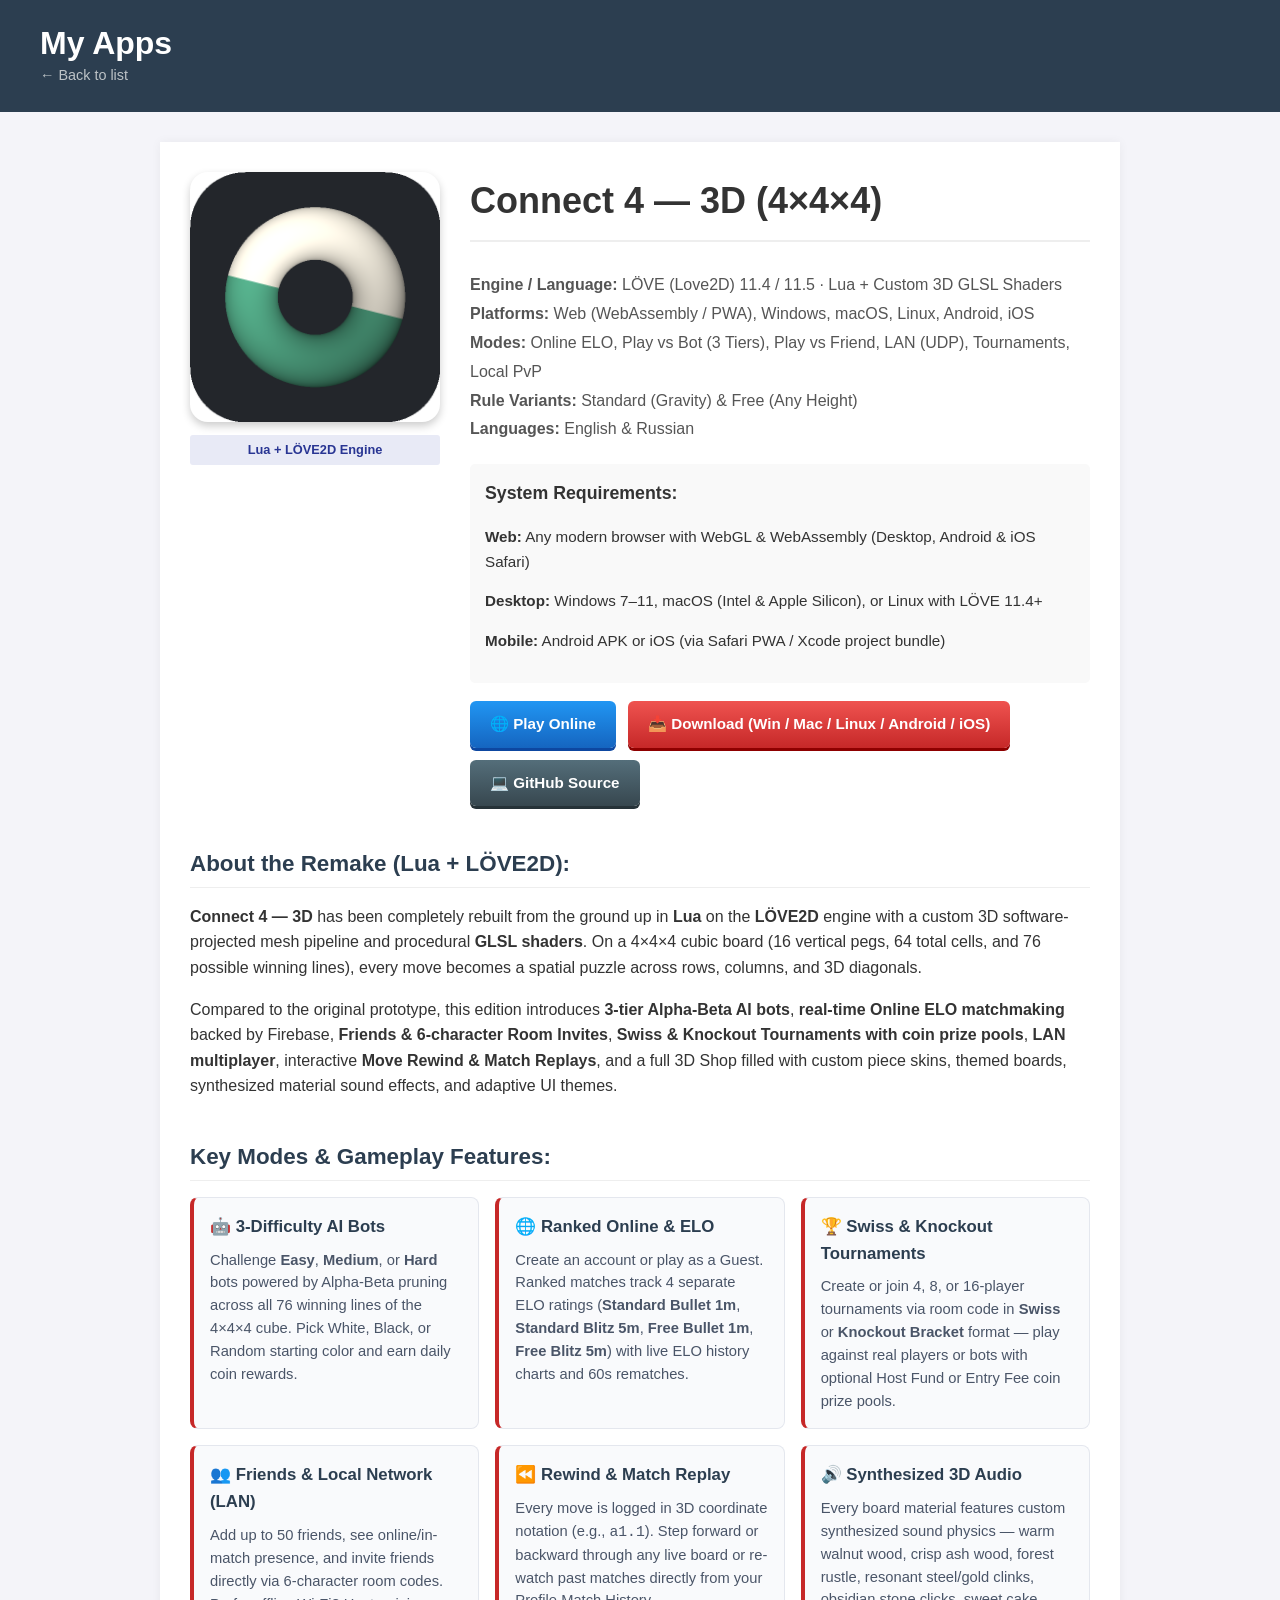
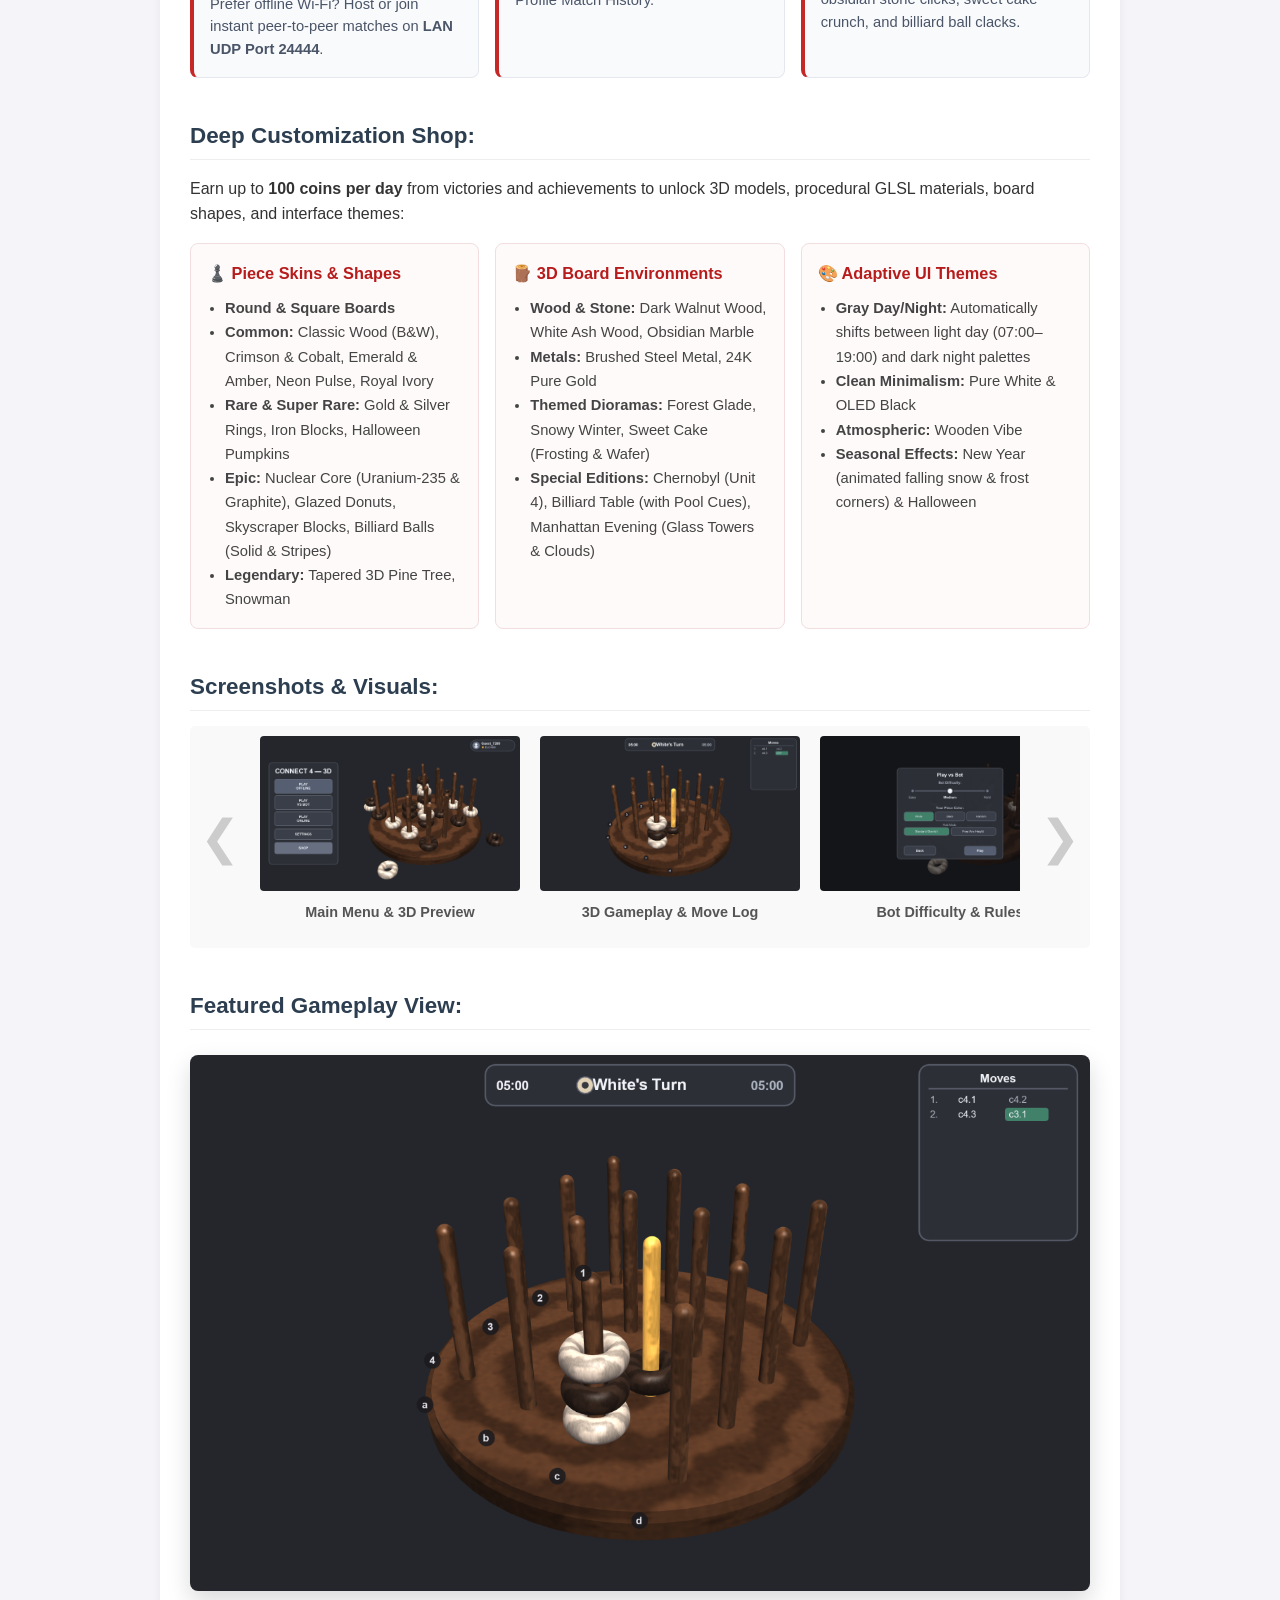
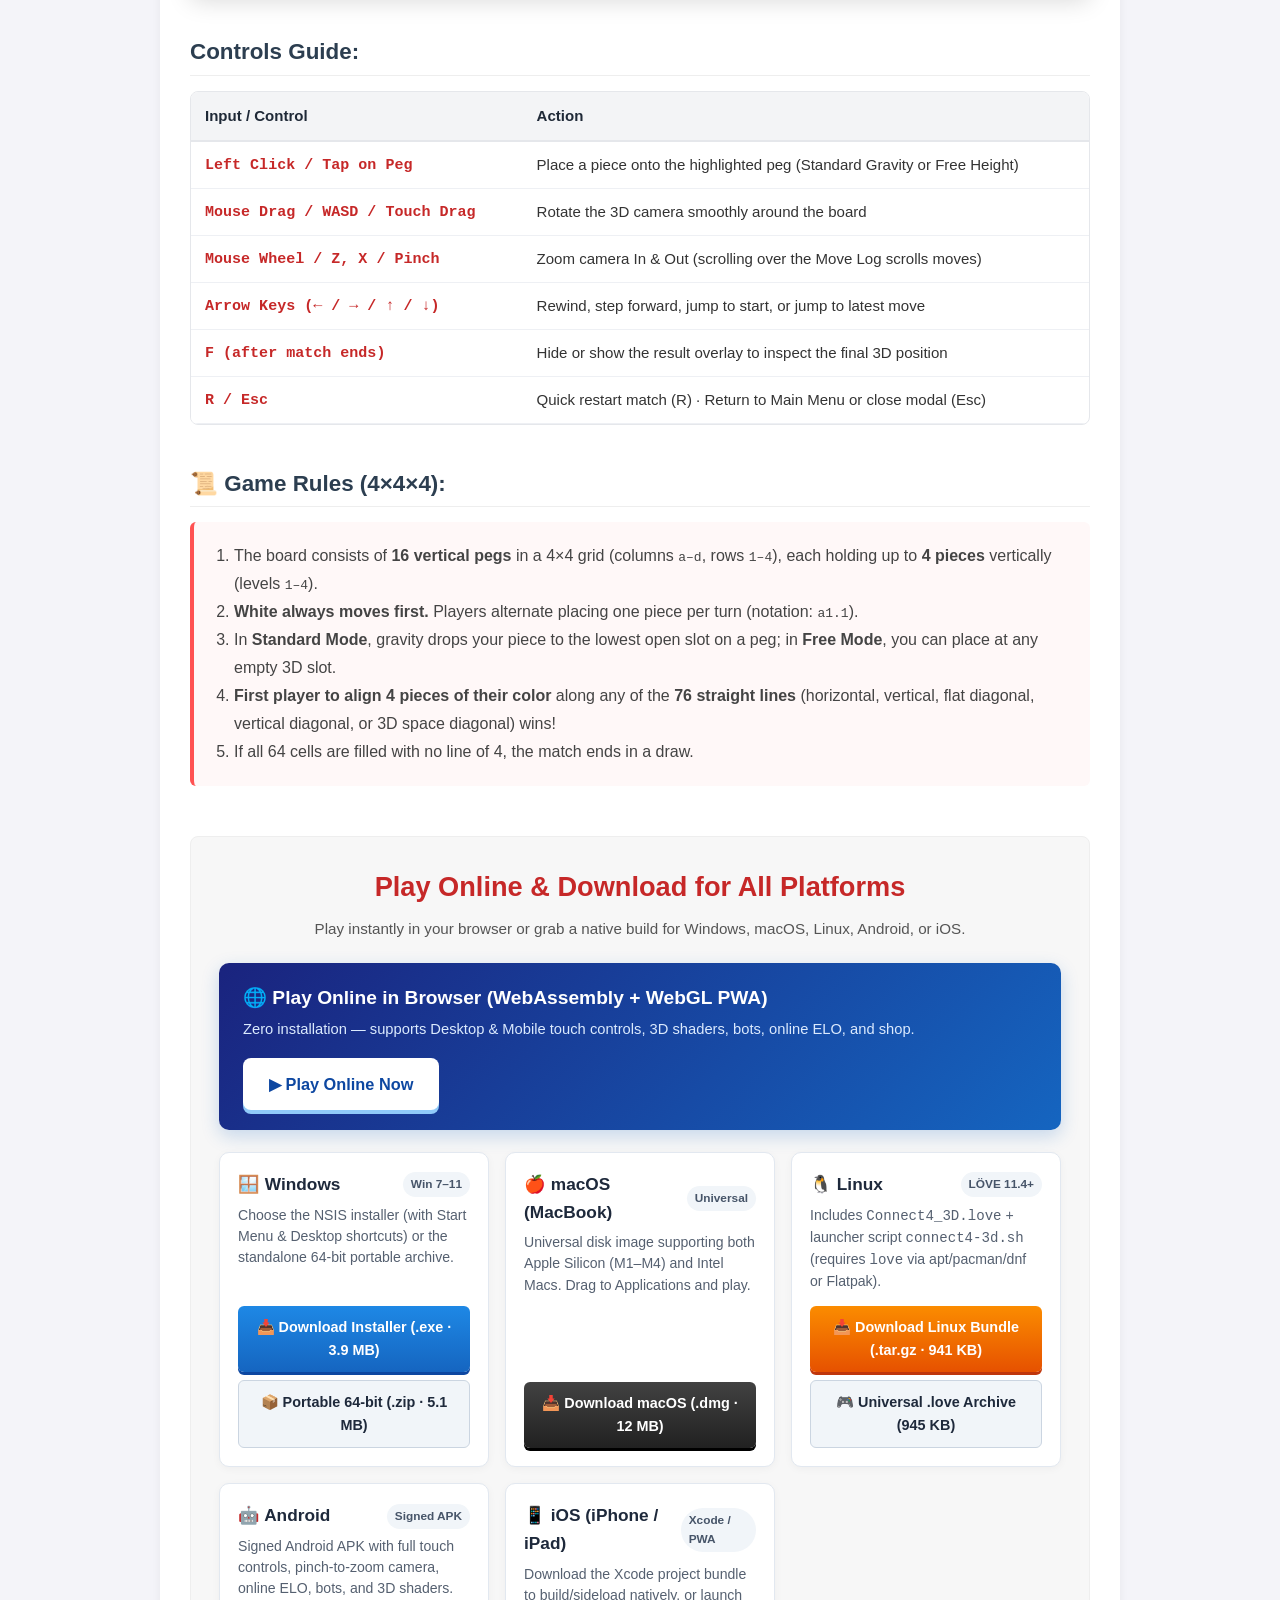
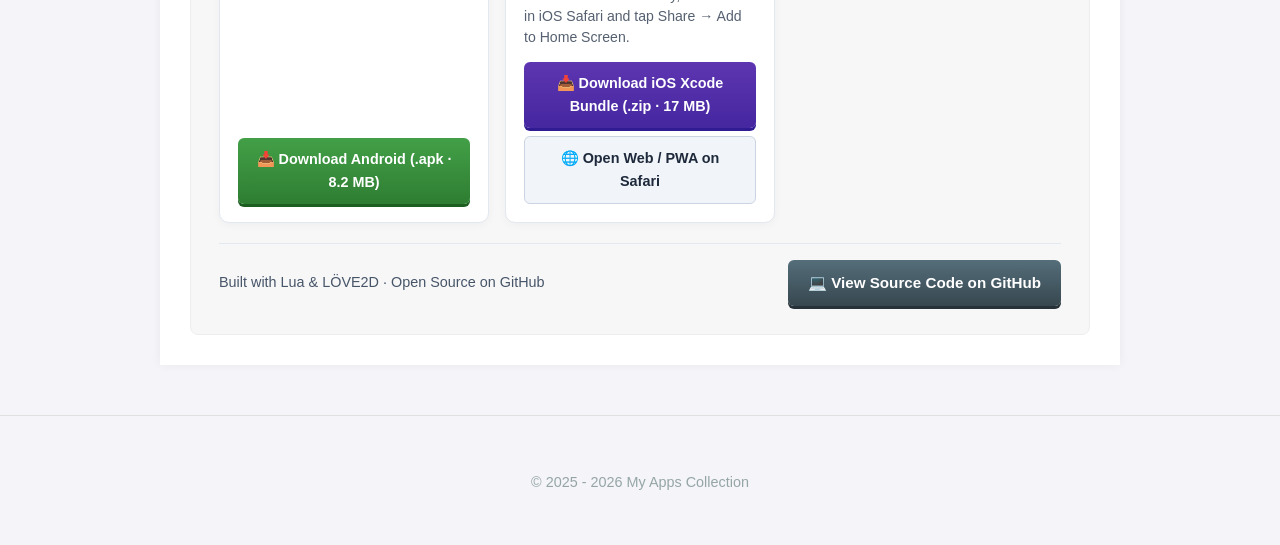
==== commit a977aa46: "connect 4 main upd. some small changes" ====
--- a/connect4.html
+++ b/connect4.html
@@ -4,17 +4,554 @@
 <head>
     <meta charset="UTF-8">
     <meta name="viewport" content="width=device-width, initial-scale=1.0">
-    <title>Connect4 3D (Unity) - Play</title>
+    <title>Connect 4 — 3D (Lua / LÖVE) — Play Online &amp; Download</title>
     <link rel="icon" type="image/png" href="img/icon.png">
     <link rel="stylesheet" href="style.css">
     <link rel="stylesheet" href="details.css">
+    <style>
+        .site-brand {
+            margin: 0;
+            font-size: 2rem;
+            font-weight: 700;
+            line-height: 1.2;
+        }
+
+        .game-cover img {
+            height: auto;
+            aspect-ratio: 1 / 1;
+            border-radius: 18px;
+        }
+
+        .update-tag--lua {
+            background: #e8eaf6;
+            color: #283593;
+            font-weight: 700;
+        }
+
+        .game-info h1 {
+            font-size: clamp(1.65rem, 1.2rem + 1.6vw, 2.25rem);
+        }
+
+        .hero-actions {
+            display: flex;
+            flex-wrap: wrap;
+            gap: 12px;
+            margin-top: 18px;
+        }
+
+        .action-btn {
+            display: inline-flex;
+            align-items: center;
+            justify-content: center;
+            gap: 8px;
+            padding: 11px 20px;
+            border-radius: 6px;
+            font-size: 0.95rem;
+            font-weight: 700;
+            text-decoration: none;
+            color: #ffffff;
+            transition: transform 0.15s ease, filter 0.15s ease;
+        }
+
+        .action-btn:hover {
+            transform: translateY(-2px);
+            filter: brightness(1.06);
+        }
+
+        .action-btn--online {
+            background: linear-gradient(180deg, #2196f3 0%, #1565c0 100%);
+            box-shadow: 0 3px 0 #0d47a1;
+        }
+
+        .action-btn--downloads {
+            background: linear-gradient(180deg, #ef5350 0%, #c62828 100%);
+            box-shadow: 0 3px 0 #8e0000;
+        }
+
+        .action-btn--source {
+            background: linear-gradient(180deg, #546e7a 0%, #37474f 100%);
+            box-shadow: 0 3px 0 #263238;
+        }
+
+        .description--spaced {
+            margin-top: 10px;
+        }
+
+        .feature-grid {
+            display: grid;
+            grid-template-columns: repeat(auto-fit, minmax(250px, 1fr));
+            gap: 16px;
+            margin-top: 16px;
+        }
+
+        .feature-card {
+            background: #f9fafc;
+            border: 1px solid #e4e7ee;
+            border-left: 4px solid #c62828;
+            border-radius: 8px;
+            padding: 16px;
+        }
+
+        .feature-card h3 {
+            margin: 0 0 8px 0;
+            font-size: 1.05rem;
+            color: #2c3e50;
+        }
+
+        .feature-card p {
+            margin: 0;
+            font-size: 0.92rem;
+            color: #4a5568;
+            line-height: 1.55;
+        }
+
+        .custom-showcase {
+            display: grid;
+            grid-template-columns: repeat(auto-fit, minmax(240px, 1fr));
+            gap: 16px;
+            margin-top: 16px;
+        }
+
+        .custom-box {
+            background: #fffafa;
+            border: 1px solid #f2dede;
+            border-radius: 8px;
+            padding: 16px;
+        }
+
+        .custom-box h3 {
+            margin: 0 0 10px 0;
+            font-size: 1.02rem;
+            color: #b71c1c;
+        }
+
+        .custom-box ul {
+            margin: 0;
+            padding-left: 18px;
+            color: #444;
+            font-size: 0.92rem;
+            line-height: 1.65;
+        }
+
+        .rules-card {
+            background: #fff8f8;
+            padding: 20px;
+            border-left: 4px solid #ff5252;
+            border-radius: 6px;
+            color: #444;
+        }
+
+        .rules-card ol {
+            margin: 0;
+            padding-left: 20px;
+            line-height: 1.75;
+        }
+
+        /* Responsive Controls Table */
+        .table-wrapper {
+            overflow: auto;
+            max-inline-size: 100%;
+            margin-top: 14px;
+            border: 1px solid #e5e7eb;
+            border-radius: 8px;
+            container-type: inline-size;
+        }
+
+        .controls-table {
+            width: 100%;
+            border-collapse: separate;
+            border-spacing: 0;
+            text-align: left;
+            font-size: 0.94rem;
+            --label-1: "Input / Control";
+            --label-2: "Action";
+        }
+
+        .controls-table caption {
+            position: absolute;
+            width: 1px;
+            height: 1px;
+            overflow: hidden;
+            clip-path: inset(50%);
+            white-space: nowrap;
+        }
+
+        .controls-table thead th {
+            position: sticky;
+            inset-block-start: 0;
+            z-index: 1;
+            background: #f3f4f6;
+            color: #1f2937;
+            padding: 12px 14px;
+            border-bottom: 2px solid #e5e7eb;
+        }
+
+        .controls-table tbody th,
+        .controls-table tbody td {
+            padding: 11px 14px;
+            border-bottom: 1px solid #eef0f4;
+            vertical-align: top;
+        }
+
+        .controls-table tbody th {
+            font-family: ui-monospace, SFMono-Regular, Menlo, Monaco, Consolas, monospace;
+            font-weight: 700;
+            color: #c62828;
+            white-space: nowrap;
+            background: #ffffff;
+        }
+
+        @container (width < 520px) {
+            .controls-table,
+            .controls-table thead,
+            .controls-table tbody,
+            .controls-table tr,
+            .controls-table th,
+            .controls-table td {
+                display: block;
+            }
+
+            .controls-table thead {
+                display: none;
+            }
+
+            .controls-table tbody tr {
+                border-bottom: 1px solid #e5e7eb;
+                padding: 8px 0;
+            }
+
+            .controls-table tbody th {
+                position: sticky;
+                inset-block-start: 0;
+                z-index: 2;
+                background: #fafafa;
+                white-space: normal;
+                border-bottom: none;
+                padding-bottom: 4px;
+            }
+
+            .controls-table tbody th::before {
+                content: var(--label-1) ": ";
+                color: #555;
+                font-family: inherit;
+                font-weight: 600;
+            }
+
+            .controls-table tbody td {
+                border-bottom: none;
+                padding-top: 4px;
+            }
+
+            .controls-table tbody td::before {
+                content: var(--label-2) ": ";
+                font-weight: 600;
+                color: #555;
+            }
+        }
+
+        /* Screenshots Carousel Overrides */
+        .img-container {
+            height: auto;
+            aspect-ratio: 2560 / 1526;
+        }
+
+        .img-container img {
+            width: 100%;
+            height: 100%;
+            object-fit: cover;
+        }
+
+        .slide-trigger {
+            display: block;
+            width: 100%;
+            padding: 0;
+            border: none;
+            background: transparent;
+            cursor: zoom-in;
+        }
+
+        .hero-preview-btn {
+            display: block;
+            width: 100%;
+            padding: 0;
+            border: none;
+            background: transparent;
+            cursor: zoom-in;
+        }
+
+        .hero-preview-btn img {
+            width: 100%;
+            height: auto;
+            aspect-ratio: 2560 / 1526;
+            border-radius: 8px;
+            box-shadow: 0 10px 25px rgba(0, 0, 0, 0.15);
+            transition: transform 0.3s ease, box-shadow 0.3s ease;
+        }
+
+        .hero-preview-btn:hover img {
+            transform: translateY(-4px);
+            box-shadow: 0 15px 35px rgba(0, 0, 0, 0.25);
+        }
+
+        /* Downloads & Play Online Hub */
+        .download-footer--hub {
+            text-align: left;
+            padding: 28px;
+        }
+
+        .download-hub-header {
+            text-align: center;
+            margin-bottom: 22px;
+        }
+
+        .download-hub-header h2 {
+            margin: 0 0 8px 0;
+            color: #c62828;
+            font-size: clamp(1.35rem, 1.1rem + 0.9vw, 1.7rem);
+        }
+
+        .download-hub-header p {
+            margin: 0;
+            color: #555;
+            font-size: 0.95rem;
+        }
+
+        .online-banner {
+            display: flex;
+            flex-wrap: wrap;
+            align-items: center;
+            justify-content: space-between;
+            gap: 16px;
+            background: linear-gradient(135deg, #1a237e 0%, #1565c0 100%);
+            color: #ffffff;
+            padding: 20px 24px;
+            border-radius: 10px;
+            margin-bottom: 22px;
+            box-shadow: 0 6px 18px rgba(21, 101, 192, 0.22);
+        }
+
+        .online-banner h3 {
+            margin: 0 0 4px 0;
+            font-size: 1.2rem;
+            color: #ffffff;
+        }
+
+        .online-banner p {
+            margin: 0;
+            font-size: 0.92rem;
+            color: #dbeafe;
+        }
+
+        .online-play-cta {
+            display: inline-flex;
+            align-items: center;
+            justify-content: center;
+            gap: 8px;
+            background: #ffffff;
+            color: #0d47a1;
+            font-weight: 800;
+            font-size: 1.02rem;
+            text-decoration: none;
+            padding: 13px 26px;
+            border-radius: 8px;
+            box-shadow: 0 4px 0 #90caf9;
+            transition: transform 0.15s ease;
+            white-space: nowrap;
+        }
+
+        .online-play-cta:hover {
+            transform: translateY(-2px);
+        }
+
+        .downloads-container {
+            container-type: inline-size;
+        }
+
+        .download-grid {
+            display: grid;
+            grid-template-columns: repeat(auto-fit, minmax(235px, 1fr));
+            gap: 16px;
+        }
+
+        .platform-card {
+            background: #ffffff;
+            border: 1px solid #e2e8f0;
+            border-radius: 10px;
+            padding: 18px;
+            display: flex;
+            flex-direction: column;
+            justify-content: space-between;
+            gap: 14px;
+            box-shadow: 0 2px 8px rgba(0, 0, 0, 0.04);
+        }
+
+        .platform-card-top h3 {
+            margin: 0 0 6px 0;
+            font-size: 1.08rem;
+            color: #1e293b;
+            display: flex;
+            align-items: center;
+            justify-content: space-between;
+            gap: 8px;
+        }
+
+        .platform-badge {
+            font-size: 0.74rem;
+            font-weight: 700;
+            padding: 3px 8px;
+            border-radius: 999px;
+            background: #f1f5f9;
+            color: #475569;
+        }
+
+        .platform-card-top p {
+            margin: 0;
+            font-size: 0.88rem;
+            color: #556070;
+            line-height: 1.5;
+        }
+
+        .platform-actions {
+            display: flex;
+            flex-direction: column;
+            gap: 8px;
+        }
+
+        .dl-btn {
+            display: inline-flex;
+            align-items: center;
+            justify-content: center;
+            gap: 6px;
+            padding: 10px 14px;
+            border-radius: 6px;
+            font-size: 0.9rem;
+            font-weight: 700;
+            text-decoration: none;
+            color: #ffffff;
+            text-align: center;
+            transition: transform 0.15s ease, filter 0.15s ease;
+        }
+
+        .dl-btn:hover {
+            transform: translateY(-1px);
+            filter: brightness(1.06);
+        }
+
+        .dl-btn--win {
+            background: linear-gradient(180deg, #1e88e5 0%, #1565c0 100%);
+            box-shadow: 0 3px 0 #0d47a1;
+        }
+
+        .dl-btn--mac {
+            background: linear-gradient(180deg, #424242 0%, #212121 100%);
+            box-shadow: 0 3px 0 #000000;
+        }
+
+        .dl-btn--linux {
+            background: linear-gradient(180deg, #fb8c00 0%, #e65100 100%);
+            box-shadow: 0 3px 0 #bf360c;
+        }
+
+        .dl-btn--android {
+            background: linear-gradient(180deg, #43a047 0%, #2e7d32 100%);
+            box-shadow: 0 3px 0 #1b5e20;
+        }
+
+        .dl-btn--ios {
+            background: linear-gradient(180deg, #5e35b1 0%, #4527a0 100%);
+            box-shadow: 0 3px 0 #311b92;
+        }
+
+        .dl-btn--secondary {
+            background: #f1f5f9;
+            color: #1e293b;
+            border: 1px solid #cbd5e1;
+            box-shadow: none;
+            font-weight: 600;
+        }
+
+        .source-footer-row {
+            margin-top: 20px;
+            padding-top: 16px;
+            border-top: 1px solid #e2e8f0;
+            display: flex;
+            flex-wrap: wrap;
+            align-items: center;
+            justify-content: space-between;
+            gap: 12px;
+            font-size: 0.9rem;
+            color: #475569;
+        }
+
+        /* Native <dialog> Lightbox */
+        dialog.lightbox-dialog {
+            margin: auto;
+            padding: 0;
+            border: none;
+            background: transparent;
+            max-width: min(92dvw, 1100px);
+            max-height: 90dvh;
+            overflow: visible;
+        }
+
+        dialog.lightbox-dialog[open] {
+            display: flex;
+            flex-direction: column;
+            align-items: center;
+            gap: 10px;
+        }
+
+        dialog.lightbox-dialog:modal {
+            overscroll-behavior: contain;
+        }
+
+        dialog.lightbox-dialog::backdrop {
+            background: rgba(12, 15, 22, 0.88);
+            overflow: hidden;
+            overscroll-behavior: contain;
+        }
+
+        .lightbox-img {
+            max-width: 100%;
+            max-height: 80dvh;
+            width: auto;
+            height: auto;
+            border-radius: 8px;
+            box-shadow: 0 12px 32px rgba(0, 0, 0, 0.45);
+        }
+
+        .lightbox-bar {
+            display: flex;
+            align-items: center;
+            justify-content: space-between;
+            gap: 16px;
+            width: 100%;
+            color: #f8fafc;
+            font-size: 0.95rem;
+        }
+
+        .lightbox-close {
+            border: 1px solid rgba(255, 255, 255, 0.35);
+            background: rgba(15, 23, 42, 0.85);
+            color: #ffffff;
+            border-radius: 6px;
+            padding: 6px 14px;
+            font-size: 0.9rem;
+            font-weight: 700;
+            cursor: pointer;
+        }
+
+        .lightbox-close:hover {
+            background: rgba(30, 41, 59, 0.95);
+        }
+    </style>
 </head>
 
 <body>
 
     <header>
         <a href="index.html" class="logo-link">
-            <h1>My Apps</h1>
+            <p class="site-brand">My Apps</p>
         </a>
         <br>
         <a href="index.html" class="back-link">← Back to list</a>
@@ -22,216 +559,437 @@
 
     <main class="detail-container">
 
-        <div class="game-header">
+        <section class="game-header" aria-label="Game overview">
             <div class="game-cover">
-                <img src="img/connect4/logo.png" alt="Connect4 Unity Cover">
-                <div class="update-tag" style="background:#ffebee; color:#c62828;">Unity Engine</div>
+                <img src="img/connect4/logo.png" alt="Connect 4 3D Icon" width="512" height="512" fetchpriority="high">
+                <div class="update-tag update-tag--lua">Lua + LÖVE2D Engine</div>
             </div>
 
             <div class="game-info">
-                <h1>Connect4 3D</h1>
+                <h1>Connect 4 — 3D (4×4×4)</h1>
                 <ul class="meta-list">
-                    <li><strong>Engine:</strong> Unity 3D</li>
-                    <li><strong>Platform:</strong> Web (Browser) / Windows</li>
-                    <li><strong>Genre:</strong> Logic / Board Game</li>
-                    <li><strong>Controls:</strong> Mouse + Keyboard</li>
+                    <li><strong>Engine / Language:</strong> LÖVE (Love2D) 11.4 / 11.5 · Lua + Custom 3D GLSL Shaders</li>
+                    <li><strong>Platforms:</strong> Web (WebAssembly / PWA), Windows, macOS, Linux, Android, iOS</li>
+                    <li><strong>Modes:</strong> Online ELO, Play vs Bot (3 Tiers), Play vs Friend, LAN (UDP), Tournaments, Local PvP</li>
+                    <li><strong>Rule Variants:</strong> Standard (Gravity) &amp; Free (Any Height)</li>
+                    <li><strong>Languages:</strong> English &amp; Russian</li>
                 </ul>
 
                 <div class="requirements-box">
-                    <h3>System Requirements (PC):</h3>
-                    <p><strong>OS:</strong> Windows 10 / 11 (64-bit)</p>
-                    <p><strong>RAM:</strong> 2-4 GB</p>
-                    <p><strong>Web:</strong> Any modern browser (Chrome, Edge)</p>
+                    <h3>System Requirements:</h3>
+                    <p><strong>Web:</strong> Any modern browser with WebGL &amp; WebAssembly (Desktop, Android &amp; iOS Safari)</p>
+                    <p><strong>Desktop:</strong> Windows 7–11, macOS (Intel &amp; Apple Silicon), or Linux with LÖVE 11.4+</p>
+                    <p><strong>Mobile:</strong> Android APK or iOS (via Safari PWA / Xcode project bundle)</p>
                 </div>
-            </div>
+
+                <div class="hero-actions">
+                    <a href="https://connect4-3d-web.onrender.com/" target="_blank" rel="noopener noreferrer" class="action-btn action-btn--online">
+                        🌐 Play Online
+                    </a>
+                    <a href="#downloads" class="action-btn action-btn--downloads">
+                        📥 Download (Win / Mac / Linux / Android / iOS)
+                    </a>
+                    <a href="https://github.com/Den-Dragonio/connect-4-3d" target="_blank" rel="noopener noreferrer" class="action-btn action-btn--source">
+                        💻 GitHub Source
+                    </a>
+                </div>
+            </div>
+        </section>
+
+        <section class="content-section">
+            <h2 class="section-title">About the Remake (Lua + LÖVE2D):</h2>
+            <p class="description">
+                <strong>Connect 4 — 3D</strong> has been completely rebuilt from the ground up in <strong>Lua</strong> on the
+                <strong>LÖVE2D</strong> engine with a custom 3D software-projected mesh pipeline and procedural <strong>GLSL shaders</strong>.
+                On a 4×4×4 cubic board (16 vertical pegs, 64 total cells, and 76 possible winning lines), every move becomes a spatial puzzle across rows, columns, and 3D diagonals.
+            </p>
+            <p class="description description--spaced">
+                Compared to the original prototype, this edition introduces <strong>3-tier Alpha-Beta AI bots</strong>,
+                <strong>real-time Online ELO matchmaking</strong> backed by Firebase, <strong>Friends &amp; 6-character Room Invites</strong>,
+                <strong>Swiss &amp; Knockout Tournaments with coin prize pools</strong>, <strong>LAN multiplayer</strong>, interactive <strong>Move Rewind &amp; Match Replays</strong>,
+                and a full 3D Shop filled with custom piece skins, themed boards, synthesized material sound effects, and adaptive UI themes.
+            </p>
+        </section>
+
+        <section class="content-section">
+            <h2 class="section-title">Key Modes &amp; Gameplay Features:</h2>
+            <div class="feature-grid">
+                <article class="feature-card">
+                    <h3>🤖 3-Difficulty AI Bots</h3>
+                    <p>Challenge <strong>Easy</strong>, <strong>Medium</strong>, or <strong>Hard</strong> bots powered by Alpha-Beta pruning across all 76 winning lines of the 4×4×4 cube. Pick White, Black, or Random starting color and earn daily coin rewards.</p>
+                </article>
+                <article class="feature-card">
+                    <h3>🌐 Ranked Online &amp; ELO</h3>
+                    <p>Create an account or play as a Guest. Ranked matches track 4 separate ELO ratings (<strong>Standard Bullet 1m</strong>, <strong>Standard Blitz 5m</strong>, <strong>Free Bullet 1m</strong>, <strong>Free Blitz 5m</strong>) with live ELO history charts and 60s rematches.</p>
+                </article>
+                <article class="feature-card">
+                    <h3>🏆 Swiss &amp; Knockout Tournaments</h3>
+                    <p>Create or join 4, 8, or 16-player tournaments via room code in <strong>Swiss</strong> or <strong>Knockout Bracket</strong> format — play against real players or bots with optional Host Fund or Entry Fee coin prize pools.</p>
+                </article>
+                <article class="feature-card">
+                    <h3>👥 Friends &amp; Local Network (LAN)</h3>
+                    <p>Add up to 50 friends, see online/in-match presence, and invite friends directly via 6-character room codes. Prefer offline Wi-Fi? Host or join instant peer-to-peer matches on <strong>LAN UDP Port 24444</strong>.</p>
+                </article>
+                <article class="feature-card">
+                    <h3>⏪ Rewind &amp; Match Replay</h3>
+                    <p>Every move is logged in 3D coordinate notation (e.g., <code>a1.1</code>). Step forward or backward through any live board or re-watch past matches directly from your Profile Match History.</p>
+                </article>
+                <article class="feature-card">
+                    <h3>🔊 Synthesized 3D Audio</h3>
+                    <p>Every board material features custom synthesized sound physics — warm walnut wood, crisp ash wood, forest rustle, resonant steel/gold clinks, obsidian stone clicks, sweet cake crunch, and billiard ball clacks.</p>
+                </article>
+            </div>
+        </section>
+
+        <section class="content-section">
+            <h2 class="section-title">Deep Customization Shop:</h2>
+            <p class="description">
+                Earn up to <strong>100 coins per day</strong> from victories and achievements to unlock 3D models, procedural GLSL materials, board shapes, and interface themes:
+            </p>
+            <div class="custom-showcase">
+                <div class="custom-box">
+                    <h3>♟️ Piece Skins &amp; Shapes</h3>
+                    <ul>
+                        <li><strong>Round &amp; Square Boards</strong></li>
+                        <li><strong>Common:</strong> Classic Wood (B&amp;W), Crimson &amp; Cobalt, Emerald &amp; Amber, Neon Pulse, Royal Ivory</li>
+                        <li><strong>Rare &amp; Super Rare:</strong> Gold &amp; Silver Rings, Iron Blocks, Halloween Pumpkins</li>
+                        <li><strong>Epic:</strong> Nuclear Core (Uranium-235 &amp; Graphite), Glazed Donuts, Skyscraper Blocks, Billiard Balls (Solid &amp; Stripes)</li>
+                        <li><strong>Legendary:</strong> Tapered 3D Pine Tree, Snowman</li>
+                    </ul>
+                </div>
+                <div class="custom-box">
+                    <h3>🪵 3D Board Environments</h3>
+                    <ul>
+                        <li><strong>Wood &amp; Stone:</strong> Dark Walnut Wood, White Ash Wood, Obsidian Marble</li>
+                        <li><strong>Metals:</strong> Brushed Steel Metal, 24K Pure Gold</li>
+                        <li><strong>Themed Dioramas:</strong> Forest Glade, Snowy Winter, Sweet Cake (Frosting &amp; Wafer)</li>
+                        <li><strong>Special Editions:</strong> Chernobyl (Unit 4), Billiard Table (with Pool Cues), Manhattan Evening (Glass Towers &amp; Clouds)</li>
+                    </ul>
+                </div>
+                <div class="custom-box">
+                    <h3>🎨 Adaptive UI Themes</h3>
+                    <ul>
+                        <li><strong>Gray Day/Night:</strong> Automatically shifts between light day (07:00–19:00) and dark night palettes</li>
+                        <li><strong>Clean Minimalism:</strong> Pure White &amp; OLED Black</li>
+                        <li><strong>Atmospheric:</strong> Wooden Vibe</li>
+                        <li><strong>Seasonal Effects:</strong> New Year (animated falling snow &amp; frost corners) &amp; Halloween</li>
+                    </ul>
+                </div>
+            </div>
+        </section>
+
+        <section class="content-section">
+            <h2 class="section-title">Screenshots &amp; Visuals:</h2>
+
+            <div class="carousel-wrapper">
+                <button type="button" class="nav-btn prev-btn" id="carouselPrevBtn" aria-label="Previous screenshot">&#10094;</button>
+
+                <div class="carousel-container" id="carousel">
+
+                    <div class="slide">
+                        <button type="button" class="slide-trigger" data-caption="Main Menu &amp; 3D Board Preview">
+                            <div class="img-container">
+                                <img src="img/connect4/mm.png" alt="Connect 4 3D Main Menu" width="2560" height="1526" loading="lazy">
+                                <div class="zoom-icon" aria-hidden="true">🔍</div>
+                            </div>
+                        </button>
+                        <p class="slide-caption">Main Menu &amp; 3D Preview</p>
+                    </div>
+
+                    <div class="slide">
+                        <button type="button" class="slide-trigger" data-caption="Active 3D Match with Peg Highlight &amp; Move Log">
+                            <div class="img-container">
+                                <img src="img/connect4/doska.png" alt="Connect 4 3D Gameplay and Move Log" width="2560" height="1526" loading="lazy">
+                                <div class="zoom-icon" aria-hidden="true">🔍</div>
+                            </div>
+                        </button>
+                        <p class="slide-caption">3D Gameplay &amp; Move Log</p>
+                    </div>
+
+                    <div class="slide">
+                        <button type="button" class="slide-trigger" data-caption="Play vs Bot — Difficulty Slider, Color &amp; Rule Mode">
+                            <div class="img-container">
+                                <img src="img/connect4/bot.png" alt="Play vs Bot Settings Modal" width="2560" height="1526" loading="lazy">
+                                <div class="zoom-icon" aria-hidden="true">🔍</div>
+                            </div>
+                        </button>
+                        <p class="slide-caption">Bot Difficulty &amp; Rules</p>
+                    </div>
+
+                    <div class="slide">
+                        <button type="button" class="slide-trigger" data-caption="Play Online — ELO, Friends, Tournaments &amp; LAN">
+                            <div class="img-container">
+                                <img src="img/connect4/online.png" alt="Play Online, Friends, Tournament and LAN Modal" width="2560" height="1526" loading="lazy">
+                                <div class="zoom-icon" aria-hidden="true">🔍</div>
+                            </div>
+                        </button>
+                        <p class="slide-caption">Online, Tournaments &amp; LAN</p>
+                    </div>
+
+                    <div class="slide">
+                        <button type="button" class="slide-trigger" data-caption="Customization Shop — 3D Piece Skins">
+                            <div class="img-container">
+                                <img src="img/connect4/shop_pieces.png" alt="3D Piece Skins Shop" width="2560" height="1526" loading="lazy">
+                                <div class="zoom-icon" aria-hidden="true">🔍</div>
+                            </div>
+                        </button>
+                        <p class="slide-caption">3D Piece Skins Shop</p>
+                    </div>
+
+                    <div class="slide">
+                        <button type="button" class="slide-trigger" data-caption="Customization Shop — 3D Board Skins &amp; Shapes">
+                            <div class="img-container">
+                                <img src="img/connect4/shop_boards.png" alt="3D Board Skins Shop" width="2560" height="1526" loading="lazy">
+                                <div class="zoom-icon" aria-hidden="true">🔍</div>
+                            </div>
+                        </button>
+                        <p class="slide-caption">3D Board Skins &amp; Shapes</p>
+                    </div>
+
+                </div>
+
+                <button type="button" class="nav-btn next-btn" id="carouselNextBtn" aria-label="Next screenshot">&#10095;</button>
+            </div>
+        </section>
+
+        <section class="content-section">
+            <h2 class="section-title">Featured Gameplay View:</h2>
+            <div class="screenshots-grid">
+                <button type="button" class="hero-preview-btn slide-trigger" data-caption="Connect 4 — 3D Procedural Wood Shaders &amp; Peg Highlight">
+                    <img src="img/connect4/doska.png" alt="Connect 4 3D Procedural Shaders Gameplay" width="2560" height="1526" loading="lazy">
+                </button>
+            </div>
+        </section>
+
+        <section class="content-section">
+            <h2 class="section-title">Controls Guide:</h2>
+            <div tabindex="0" role="region" aria-labelledby="controls-caption" class="table-wrapper">
+                <table class="controls-table">
+                    <caption id="controls-caption">Connect 4 — 3D keyboard, mouse, and touch controls</caption>
+                    <thead>
+                        <tr>
+                            <th>Input / Control</th>
+                            <th>Action</th>
+                        </tr>
+                    </thead>
+                    <tbody>
+                        <tr>
+                            <th>Left Click / Tap on Peg</th>
+                            <td>Place a piece onto the highlighted peg (Standard Gravity or Free Height)</td>
+                        </tr>
+                        <tr>
+                            <th>Mouse Drag / WASD / Touch Drag</th>
+                            <td>Rotate the 3D camera smoothly around the board</td>
+                        </tr>
+                        <tr>
+                            <th>Mouse Wheel / Z, X / Pinch</th>
+                            <td>Zoom camera In &amp; Out (scrolling over the Move Log scrolls moves)</td>
+                        </tr>
+                        <tr>
+                            <th>Arrow Keys (← / → / ↑ / ↓)</th>
+                            <td>Rewind, step forward, jump to start, or jump to latest move</td>
+                        </tr>
+                        <tr>
+                            <th>F (after match ends)</th>
+                            <td>Hide or show the result overlay to inspect the final 3D position</td>
+                        </tr>
+                        <tr>
+                            <th>R / Esc</th>
+                            <td>Quick restart match (R) · Return to Main Menu or close modal (Esc)</td>
+                        </tr>
+                    </tbody>
+                </table>
+            </div>
+        </section>
+
+        <section class="content-section">
+            <h2 class="section-title">📜 Game Rules (4×4×4):</h2>
+            <div class="rules-card">
+                <ol>
+                    <li>The board consists of <strong>16 vertical pegs</strong> in a 4×4 grid (columns <code>a–d</code>, rows <code>1–4</code>), each holding up to <strong>4 pieces</strong> vertically (levels <code>1–4</code>).</li>
+                    <li><strong>White always moves first.</strong> Players alternate placing one piece per turn (notation: <code>a1.1</code>).</li>
+                    <li>In <strong>Standard Mode</strong>, gravity drops your piece to the lowest open slot on a peg; in <strong>Free Mode</strong>, you can place at any empty 3D slot.</li>
+                    <li><strong>First player to align 4 pieces of their color</strong> along any of the <strong>76 straight lines</strong> (horizontal, vertical, flat diagonal, vertical diagonal, or 3D space diagonal) wins!</li>
+                    <li>If all 64 cells are filled with no line of 4, the match ends in a draw.</li>
+                </ol>
+            </div>
+        </section>
+
+        <section id="downloads" class="download-footer download-footer--hub" aria-labelledby="downloads-heading">
+            <div class="download-hub-header">
+                <h2 id="downloads-heading">Play Online &amp; Download for All Platforms</h2>
+                <p>Play instantly in your browser or grab a native build for Windows, macOS, Linux, Android, or iOS.</p>
+            </div>
+
+            <div class="online-banner">
+                <div>
+                    <h3>🌐 Play Online in Browser (WebAssembly + WebGL PWA)</h3>
+                    <p>Zero installation — supports Desktop &amp; Mobile touch controls, 3D shaders, bots, online ELO, and shop.</p>
+                </div>
+                <a href="https://connect4-3d-web.onrender.com/" target="_blank" rel="noopener noreferrer" class="online-play-cta">
+                    ▶ Play Online Now
+                </a>
+            </div>
+
+            <div class="downloads-container">
+                <div class="download-grid">
+
+                    <article class="platform-card">
+                        <div class="platform-card-top">
+                            <h3>🪟 Windows <span class="platform-badge">Win 7–11</span></h3>
+                            <p>Choose the NSIS installer (with Start Menu &amp; Desktop shortcuts) or the standalone 64-bit portable archive.</p>
+                        </div>
+                        <div class="platform-actions">
+                            <a href="files/connect4/Connect4_3D_Setup.exe" class="dl-btn dl-btn--win" download>
+                                📥 Download Installer (.exe · 3.9 MB)
+                            </a>
+                            <a href="files/connect4/Connect4_3D_Win64_Portable.zip" class="dl-btn dl-btn--secondary" download>
+                                📦 Portable 64-bit (.zip · 5.1 MB)
+                            </a>
+                        </div>
+                    </article>
+
+                    <article class="platform-card">
+                        <div class="platform-card-top">
+                            <h3>🍎 macOS (MacBook) <span class="platform-badge">Universal</span></h3>
+                            <p>Universal disk image supporting both Apple Silicon (M1–M4) and Intel Macs. Drag to Applications and play.</p>
+                        </div>
+                        <div class="platform-actions">
+                            <a href="files/connect4/Connect4_3D_Mac.dmg" class="dl-btn dl-btn--mac" download>
+                                📥 Download macOS (.dmg · 12 MB)
+                            </a>
+                        </div>
+                    </article>
+
+                    <article class="platform-card">
+                        <div class="platform-card-top">
+                            <h3>🐧 Linux <span class="platform-badge">LÖVE 11.4+</span></h3>
+                            <p>Includes <code>Connect4_3D.love</code> + launcher script <code>connect4-3d.sh</code> (requires <code>love</code> via apt/pacman/dnf or Flatpak).</p>
+                        </div>
+                        <div class="platform-actions">
+                            <a href="files/connect4/Connect4_3D_Linux.tar.gz" class="dl-btn dl-btn--linux" download>
+                                📥 Download Linux Bundle (.tar.gz · 941 KB)
+                            </a>
+                            <a href="files/connect4/Connect4_3D.love" class="dl-btn dl-btn--secondary" download>
+                                🎮 Universal .love Archive (945 KB)
+                            </a>
+                        </div>
+                    </article>
+
+                    <article class="platform-card">
+                        <div class="platform-card-top">
+                            <h3>🤖 Android <span class="platform-badge">Signed APK</span></h3>
+                            <p>Signed Android APK with full touch controls, pinch-to-zoom camera, online ELO, bots, and 3D shaders.</p>
+                        </div>
+                        <div class="platform-actions">
+                            <a href="files/connect4/Connect4_3D_Android.apk" class="dl-btn dl-btn--android" download>
+                                📥 Download Android (.apk · 8.2 MB)
+                            </a>
+                        </div>
+                    </article>
+
+                    <article class="platform-card">
+                        <div class="platform-card-top">
+                            <h3>📱 iOS (iPhone / iPad) <span class="platform-badge">Xcode / PWA</span></h3>
+                            <p>Download the Xcode project bundle to build/sideload natively, or launch in iOS Safari and tap Share → Add to Home Screen.</p>
+                        </div>
+                        <div class="platform-actions">
+                            <a href="files/connect4/Connect4_3D_iOS_Xcode.zip" class="dl-btn dl-btn--ios" download>
+                                📥 Download iOS Xcode Bundle (.zip · 17 MB)
+                            </a>
+                            <a href="https://connect4-3d-web.onrender.com/" target="_blank" rel="noopener noreferrer" class="dl-btn dl-btn--secondary">
+                                🌐 Open Web / PWA on Safari
+                            </a>
+                        </div>
+                    </article>
+
+                </div>
+            </div>
+
+            <div class="source-footer-row">
+                <span>Built with Lua &amp; LÖVE2D · Open Source on GitHub</span>
+                <a href="https://github.com/Den-Dragonio/connect-4-3d" target="_blank" rel="noopener noreferrer" class="action-btn action-btn--source">
+                    💻 View Source Code on GitHub
+                </a>
+            </div>
+        </section>
+
+    </main>
+
+    <footer>
+        <p>&copy; 2025 - 2026 My Apps Collection</p>
+    </footer>
+
+    <dialog id="imageModal" class="lightbox-dialog" closedby="any" aria-labelledby="imageModalCaption">
+        <img class="lightbox-img" id="modalImg" src="[data-uri]" alt="">
+        <div class="lightbox-bar">
+            <span id="imageModalCaption">Screenshot preview</span>
+            <button type="button" class="lightbox-close" command="close" commandfor="imageModal" autofocus>Close (Esc)</button>
         </div>
-
-        <div class="content-section">
-            <h2 class="section-title">About the Game:</h2>
-            <p class="description">
-                <strong>Connect4 3D</strong> is the classic logic duel, recreated on the powerful
-                <strong>Unity</strong> engine.
-                Preserving the spirit of the original, modern visuals, handy analysis tools, and satisfying
-                physics have been added.
-            </p>
-            <p class="description" style="margin-top: 10px;">
-                The main goal is to form a line of 4 pieces of your color (vertically, horizontally, or diagonally).
-                The game offers a convenient interface with move history and highlighting so you can focus on
-                strategy.
-            </p>
-        </div>
-
-        <div class="content-section">
-            <h2 class="section-title">Functional Features:</h2>
-            <ul class="feature-list" style="list-style: none; padding: 0;">
-
-                <li style="margin-bottom: 15px; display: flex; align-items: start;">
-                    <span style="color: #d32f2f; font-size: 1.2rem; margin-right: 10px;">🎯</span>
-                    <div>
-                        <strong>Smart Highlight (Ghost Rod):</strong>
-                        When hovering the mouse over a column, it lights up yellow. This eliminates misclicks — you
-                        always know where your piece will land.
-                    </div>
-                </li>
-
-                <li style="margin-bottom: 15px; display: flex; align-items: start;">
-                    <span style="color: #d32f2f; font-size: 1.2rem; margin-right: 10px;">📝</span>
-                    <div>
-                        <strong>Move List (History Log):</strong>
-                        A dedicated UI panel that records every move. Great for game analysis and
-                        tracking mistakes.
-                    </div>
-                </li>
-
-                <li style="margin-bottom: 15px; display: flex; align-items: start;">
-                    <span style="color: #d32f2f; font-size: 1.2rem; margin-right: 10px;">✨</span>
-                    <div>
-                        <strong>Victory Effect:</strong>
-                        Once a line is complete, the game automatically highlights the winning combination in yellow
-                        so the final result is unmistakable.
-                    </div>
-                </li>
-
-                <li style="margin-bottom: 15px; display: flex; align-items: start;">
-                    <span style="color: #d32f2f; font-size: 1.2rem; margin-right: 10px;">🔄</span>
-                    <div>
-                        <strong>Quick Restart:</strong>
-                        Made a mistake or want to play again? Simply press the <strong>"R"</strong> key for
-                        an instant match restart.
-                    </div>
-                </li>
-
-                <li style="margin-bottom: 15px; display: flex; align-items: start;">
-                    <span style="color: #d32f2f; font-size: 1.2rem; margin-right: 10px;">📐</span>
-                    <div>
-                        <strong>Clear Grid:</strong>
-                        A clear letter-and-number grid with visual dividers helps you navigate 3D space, so you always
-                        know exactly
-                        where you're placing your piece.
-                    </div>
-                </li>
-
-            </ul>
-        </div>
-
-        <div class="content-section">
-            <h2 class="section-title">Screenshots & Visuals:</h2>
-
-            <div class="carousel-wrapper">
-                <button class="nav-btn prev-btn" onclick="moveSlide(-1)">&#10094;</button>
-
-                <div class="carousel-container" id="carousel">
-
-                    <div class="slide">
-                        <div class="img-container" onclick="openModal(this)">
-                            <img src="img/connect4/doska.png" alt="Gameplay">
-                            <div class="zoom-icon">🔍</div>
-                        </div>
-                        <p class="slide-caption">3D Board</p>
-                    </div>
-
-                    <div class="slide">
-                        <div class="img-container" onclick="openModal(this)">
-                            <img src="img/connect4/podsvetka.png" alt="Move Highlight">
-                            <div class="zoom-icon">🔍</div>
-                        </div>
-                        <p class="slide-caption">"Ghost Rod" Highlight</p>
-                    </div>
-
-                    <div class="slide">
-                        <div class="img-container" onclick="openModal(this)">
-                            <img src="img/connect4/win.png" alt="Victory">
-                            <div class="zoom-icon">🔍</div>
-                        </div>
-                        <p class="slide-caption">Victory Effect</p>
-                    </div>
-
-                    <div class="slide">
-                        <div class="img-container" onclick="openModal(this)">
-                            <img src="img/connect4/mm.png" alt="Game Menu">
-                            <div class="zoom-icon">🔍</div>
-                        </div>
-                        <p class="slide-caption">User-Friendly Interface</p>
-                    </div>
-
-                </div>
-
-                <button class="nav-btn next-btn" onclick="moveSlide(1)">&#10095;</button>
-            </div>
-        </div>
-
-        <div class="content-section">
-            <h2 class="section-title">📜 Game Rules:</h2>
-            <div
-                style="background: #fff8f8; padding: 20px; border-left: 4px solid #ff5252; border-radius: 4px; color: #444;">
-                <ol style="margin: 0; padding-left: 20px; line-height: 1.8;">
-                    <li>Players take turns dropping pieces into one of 16 columns.</li>
-                    <li>A piece always falls to the lowest free cell.</li>
-                    <li><strong>The first player to form a line of 4 pieces wins</strong> in their color.</li>
-                    <li>The line can be: horizontal, vertical, or diagonal.</li>
-                    <li>If all cells are filled and no line of 4 exists — it's a draw.</li>
-                </ol>
-            </div>
-        </div>
-
-        <div class="content-section">
-            <h2 class="section-title">🔜 Development Plans (Roadmap):</h2>
-            <div class="roadmap-box"
-                style="background: #f9f9f9; padding: 20px; border-left: 4px solid #d32f2f; border-radius: 4px;">
-                <ul style="list-style: none; padding-left: 0; line-height: 1.8; color: #444;">
-                    <li>🔴 <strong>Advanced AI:</strong> Integration of bots with difficulty levels (Beginner, Amateur,
-                        Grandmaster).</li>
-                    <li>🔴 <strong>Stockfish-style Analysis:</strong> Real-time position evaluation and post-game
-                        analysis (advantage bar), like in chess.</li>
-                    <li>🔴 <strong>Network Play:</strong> Multiplayer over local network (LAN) and global online.</li>
-                    <li>🔴 <strong>Rating System:</strong> Leagues, ranks, and a leaderboard (MMR / ELO).</li>
-                    <li>🔴 <strong>Customization:</strong> Skins for pieces and the board (neon, metal, wood, etc.).
-                    </li>
-                    <li>🔴 <strong>Turn Indicator:</strong> Display whose turn it is to avoid confusion.</li>
-                    <li>🔴 <strong>Replay System:</strong> Ability to download or upload a move list to review a played
-                        match.</li>
-                </ul>
-            </div>
-        </div>
-
-        <div class="content-section">
-            <h2 class="section-title">Gameplay (Unity):</h2>
-            <div class="screenshots-grid">
-                <img src="img/connect4/prewiev.png" alt="Connect 4 Screenshot" onclick="openModal(this)">
-            </div>
-        </div>
-
-        <div class="download-footer">
-            <h3 style="margin-top: 0; color: #c62828;">Choose how to play:</h3>
-
-            <div style="display: flex; gap: 20px; justify-content: center; flex-wrap: wrap; margin-top: 20px;">
-
-                <a href="https://den-dragonio.github.io/Connect4_3D/" target="_blank" class="torrent-btn"
-                    style="background: linear-gradient(to bottom, #42a5f5, #1976d2); box-shadow: 0 4px 0 #0d47a1;">
-                    🌐 Play in Browser
-                </a>
-
-                <a href="files/Connect4_PC.zip" class="torrent-btn" download
-                    style="background: linear-gradient(to bottom, #ef5350, #c62828); box-shadow: 0 4px 0 #b71c1c;">
-                    📥 Download ZIP (Windows)
-                </a>
-
-            </div>
-            <p class="file-info" style="margin-top: 15px;">Archive size: 45 MB</p>
-        </div>
-
-    </main>
-
-    <footer>
-        <p>&copy; 2025 My Apps Collection</p>
-    </footer>
-
-    <div id="imageModal" class="modal" onclick="closeModal()">
-        <span class="close">&times;</span>
-        <img class="modal-content" id="modalImg">
-    </div>
-    <script src="script.js"></script>
+    </dialog>
+
+    <script>
+        (function () {
+            const carousel = document.getElementById('carousel');
+            const prevBtn = document.getElementById('carouselPrevBtn');
+            const nextBtn = document.getElementById('carouselNextBtn');
+            const dialog = document.getElementById('imageModal');
+            const modalImg = document.getElementById('modalImg');
+            const modalCaption = document.getElementById('imageModalCaption');
+            const closeBtn = dialog.querySelector('.lightbox-close');
+
+            function moveSlide(direction) {
+                const scrollAmount = 280;
+                carousel.scrollLeft += direction * scrollAmount;
+            }
+
+            prevBtn.addEventListener('click', function () {
+                moveSlide(-1);
+            });
+
+            nextBtn.addEventListener('click', function () {
+                moveSlide(1);
+            });
+
+            document.querySelectorAll('.slide-trigger').forEach(function (trigger) {
+                trigger.addEventListener('click', function () {
+                    const img = trigger.querySelector('img');
+                    if (!img) return;
+                    modalImg.src = img.currentSrc || img.src;
+                    modalImg.alt = img.alt;
+                    modalCaption.textContent = trigger.dataset.caption || img.alt || 'Screenshot preview';
+                    dialog.showModal();
+                });
+            });
+
+            if (!('commandForElement' in HTMLButtonElement.prototype)) {
+                closeBtn.addEventListener('click', function () {
+                    dialog.close();
+                });
+            }
+
+            if (!('closedBy' in HTMLDialogElement.prototype)) {
+                const outside = function (e) {
+                    const r = dialog.getBoundingClientRect();
+                    return e.clientX < r.left || e.clientX > r.right || e.clientY < r.top || e.clientY > r.bottom;
+                };
+                let pressedOutside = false;
+                dialog.addEventListener('pointerdown', function (e) {
+                    pressedOutside = outside(e);
+                });
+                dialog.addEventListener('pointerup', function (e) {
+                    if (pressedOutside && outside(e)) {
+                        dialog.close();
+                    }
+                });
+            }
+
+            dialog.addEventListener('close', function () {
+                dialog.returnValue = '';
+            });
+        })();
+    </script>
 
 </body>
 
-</html>+</html>
--- a/style.css
+++ b/style.css
@@ -395,13 +395,97 @@
     background: #fff;
     border-radius: 14px;
     padding: 36px 40px 32px 40px;
-    max-width: 560px;
+    max-width: min(760px, 94dvw);
     width: 100%;
-    max-height: 85vh;
+    max-height: 92dvh;
     overflow-y: auto;
+    overscroll-behavior: contain;
+    scrollbar-width: none;
+    -ms-overflow-style: none;
+    container-type: scroll-state;
     position: relative;
     box-shadow: 0 20px 60px rgba(0, 0, 0, 0.25);
     animation: modalIn 0.22s ease;
+}
+
+@supports not (scrollbar-width: none) {
+    .site-modal {
+        scrollbar-width: auto;
+    }
+
+    .site-modal::-webkit-scrollbar {
+        display: none;
+    }
+}
+
+.site-modal::before,
+.site-modal::after {
+    content: "";
+    display: block;
+    position: sticky;
+    block-size: 0.85rem;
+    z-index: 2;
+    pointer-events: none;
+    opacity: 0;
+    transition: opacity 0.2s ease;
+}
+
+.site-modal::before {
+    inset-block-start: -36px;
+    margin-block-end: -0.85rem;
+    background: radial-gradient(farthest-side at 50% 0, rgb(15 23 42 / 0.28), transparent);
+}
+
+.site-modal::after {
+    inset-block-end: -32px;
+    margin-block-start: -0.85rem;
+    background: radial-gradient(farthest-side at 50% 100%, rgb(15 23 42 / 0.28), transparent);
+}
+
+@container scroll-state(scrollable: block-start) {
+    .site-modal::before {
+        opacity: 1;
+    }
+}
+
+@container scroll-state(scrollable: block-end) {
+    .site-modal::after {
+        opacity: 1;
+    }
+}
+
+@supports not (container-type: scroll-state) {
+    .site-modal::before,
+    .site-modal::after {
+        animation: modalScrollShadow linear both;
+        animation-timeline: scroll();
+    }
+
+    .site-modal::before {
+        animation-range: 0 2rem;
+    }
+
+    .site-modal::after {
+        animation-direction: reverse;
+        animation-range: calc(100% - 2rem) 100%;
+    }
+}
+
+@keyframes modalScrollShadow {
+    to {
+        opacity: 1;
+    }
+}
+
+@supports not ((container-type: scroll-state) or (animation-timeline: scroll())) {
+    .site-modal {
+        background:
+            linear-gradient(#ffffff 30%, transparent) top / 100% 2.2rem no-repeat local,
+            linear-gradient(transparent, #ffffff 70%) bottom / 100% 2.2rem no-repeat local,
+            radial-gradient(farthest-side at 50% 0, rgb(15 23 42 / 0.28), transparent) top / 100% 0.85rem no-repeat scroll,
+            radial-gradient(farthest-side at 50% 100%, rgb(15 23 42 / 0.28), transparent) bottom / 100% 0.85rem no-repeat scroll,
+            #ffffff;
+    }
 }
 
 @keyframes modalIn {
@@ -420,6 +504,7 @@
     position: absolute;
     top: 14px;
     right: 16px;
+    z-index: 3;
     background: none;
     border: none;
     font-size: 1.5rem;
@@ -519,7 +604,7 @@
    ESVITLO MODAL — Wide variant
    ============================================= */
 .site-modal--wide {
-    max-width: 720px;
+    max-width: min(1040px, 94dvw);
 }
 
 /* ---- Tech Stack grid ---- */
@@ -608,10 +693,157 @@
 .diag-slide img {
     width: 100%;
     height: auto;
-    max-height: 300px;
+    max-height: 440px;
     object-fit: contain;
     padding: 8px;
     box-sizing: border-box;
+    display: block;
+    transition: transform 0.2s ease;
+}
+
+.diag-zoom-trigger {
+    position: relative;
+    display: flex;
+    align-items: center;
+    justify-content: center;
+    width: 100%;
+    padding: 0;
+    border: none;
+    background: transparent;
+    cursor: zoom-in;
+}
+
+.diag-zoom-trigger:hover img,
+.diag-zoom-trigger:focus-visible img {
+    transform: scale(1.015);
+}
+
+.diag-zoom-badge {
+    position: absolute;
+    right: 12px;
+    bottom: 12px;
+    display: inline-flex;
+    align-items: center;
+    gap: 5px;
+    padding: 6px 12px;
+    border-radius: 999px;
+    background: rgba(15, 23, 42, 0.8);
+    color: #ffffff;
+    font-size: 0.78rem;
+    font-weight: 700;
+    letter-spacing: 0.01em;
+    box-shadow: 0 2px 10px rgba(0, 0, 0, 0.25);
+    opacity: 0.88;
+    pointer-events: none;
+    transition: opacity 0.15s ease, transform 0.15s ease, background 0.15s ease;
+}
+
+.diag-zoom-trigger:hover .diag-zoom-badge,
+.diag-zoom-trigger:focus-visible .diag-zoom-badge {
+    opacity: 1;
+    background: rgba(15, 23, 42, 0.96);
+    transform: scale(1.04);
+}
+
+/* Native <dialog> Lightbox for Site Diagrams & Screens */
+dialog.site-lightbox {
+    margin: auto;
+    padding: 16px;
+    border: none;
+    border-radius: 12px;
+    background: #0f172a;
+    color: #f8fafc;
+    max-width: 96dvw;
+    max-height: 94dvh;
+    width: min(1240px, 96dvw);
+    box-shadow: 0 24px 64px rgba(0, 0, 0, 0.55);
+}
+
+dialog.site-lightbox[open] {
+    display: flex;
+    flex-direction: column;
+    gap: 12px;
+}
+
+dialog.site-lightbox:modal {
+    overscroll-behavior: contain;
+}
+
+dialog.site-lightbox::backdrop {
+    background: rgba(2, 6, 23, 0.88);
+    overflow: hidden;
+    overscroll-behavior: contain;
+}
+
+.site-lightbox-toolbar {
+    display: flex;
+    flex-wrap: wrap;
+    align-items: center;
+    justify-content: space-between;
+    gap: 10px;
+}
+
+.site-lightbox-caption {
+    font-size: 0.92rem;
+    color: #e2e8f0;
+    margin: 0;
+}
+
+.site-lightbox-actions {
+    display: flex;
+    align-items: center;
+    gap: 8px;
+}
+
+.site-lightbox-btn {
+    border: 1px solid rgba(255, 255, 255, 0.25);
+    background: rgba(30, 41, 59, 0.9);
+    color: #ffffff;
+    border-radius: 6px;
+    padding: 6px 12px;
+    font-size: 0.84rem;
+    font-weight: 700;
+    cursor: pointer;
+    transition: background 0.15s ease;
+}
+
+.site-lightbox-btn:hover {
+    background: rgba(51, 65, 85, 0.95);
+}
+
+.site-lightbox-stage {
+    overflow: auto;
+    max-height: 80dvh;
+    display: flex;
+    align-items: center;
+    justify-content: center;
+    background: #ffffff;
+    border-radius: 8px;
+    padding: 12px;
+    overscroll-behavior: contain;
+}
+
+.site-lightbox-stage.is-zoomed {
+    align-items: flex-start;
+    justify-content: flex-start;
+}
+
+.site-lightbox-img {
+    max-width: 100%;
+    max-height: 76dvh;
+    width: auto;
+    height: auto;
+    object-fit: contain;
+    cursor: zoom-in;
+    display: block;
+}
+
+.site-lightbox-stage.is-zoomed .site-lightbox-img {
+    max-width: none;
+    max-height: none;
+    width: auto;
+    height: auto;
+    cursor: zoom-out;
 }
 
 .diag-caption {
@@ -750,4 +982,32 @@
 .resume-achievements li code {
     background: #dce8ff;
     color: #1a47b8;
+}
+
+/* =============================================
+   SURV2D CARD & DETAIL STYLES
+   ============================================= */
+
+.surv2d-style {
+    background: linear-gradient(135deg, #ffffff 0%, #f1f8e9 100%);
+    border: 1px solid #dcedc8;
+}
+
+.surv2d-style:hover {
+    background: linear-gradient(135deg, #f9fbe7 0%, #dcedc8 100%);
+    transform: translateY(-5px);
+}
+
+.surv2d-style h2 {
+    color: #33691e;
+}
+
+.surv2d-badge {
+    background-color: #33691e;
+    color: white;
+}
+
+/* Surv2D detail page custom roadmap border */
+.roadmap-box-surv2d {
+    border-left: 4px solid #33691e !important;
 }
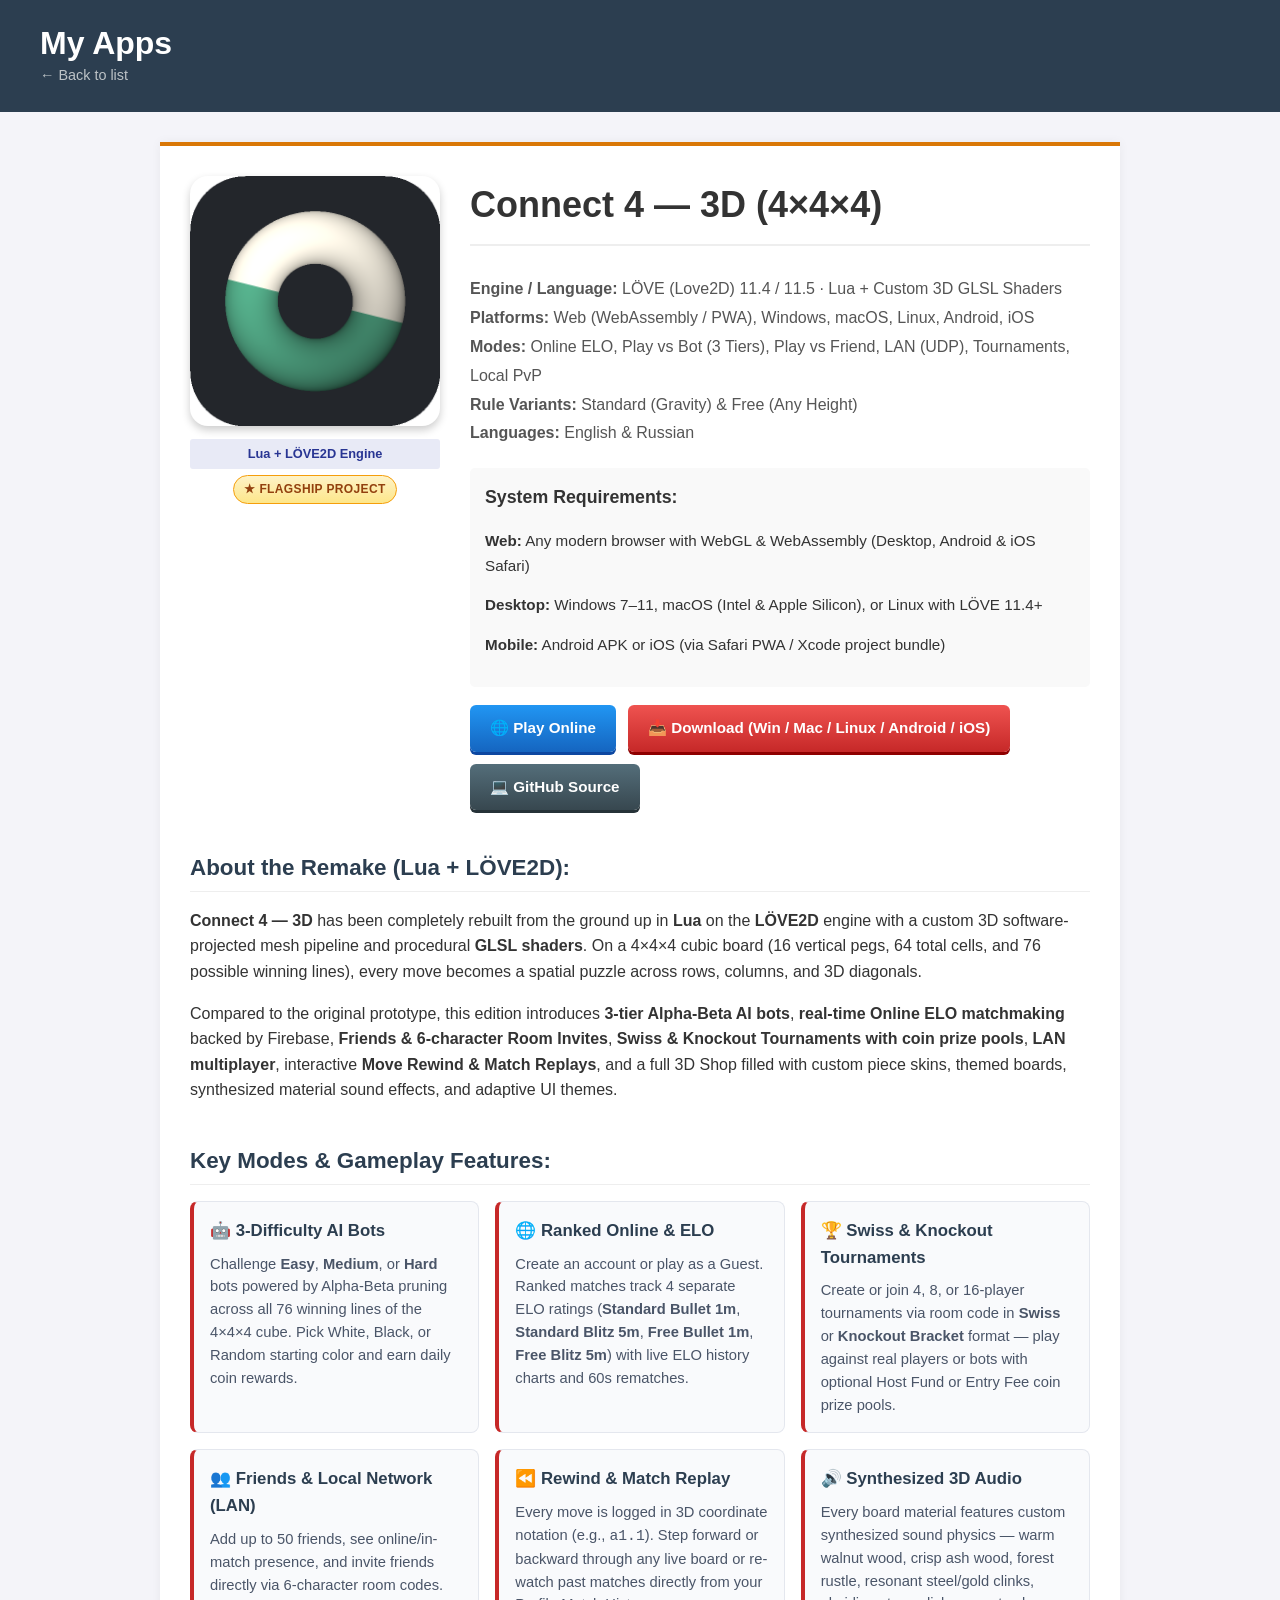
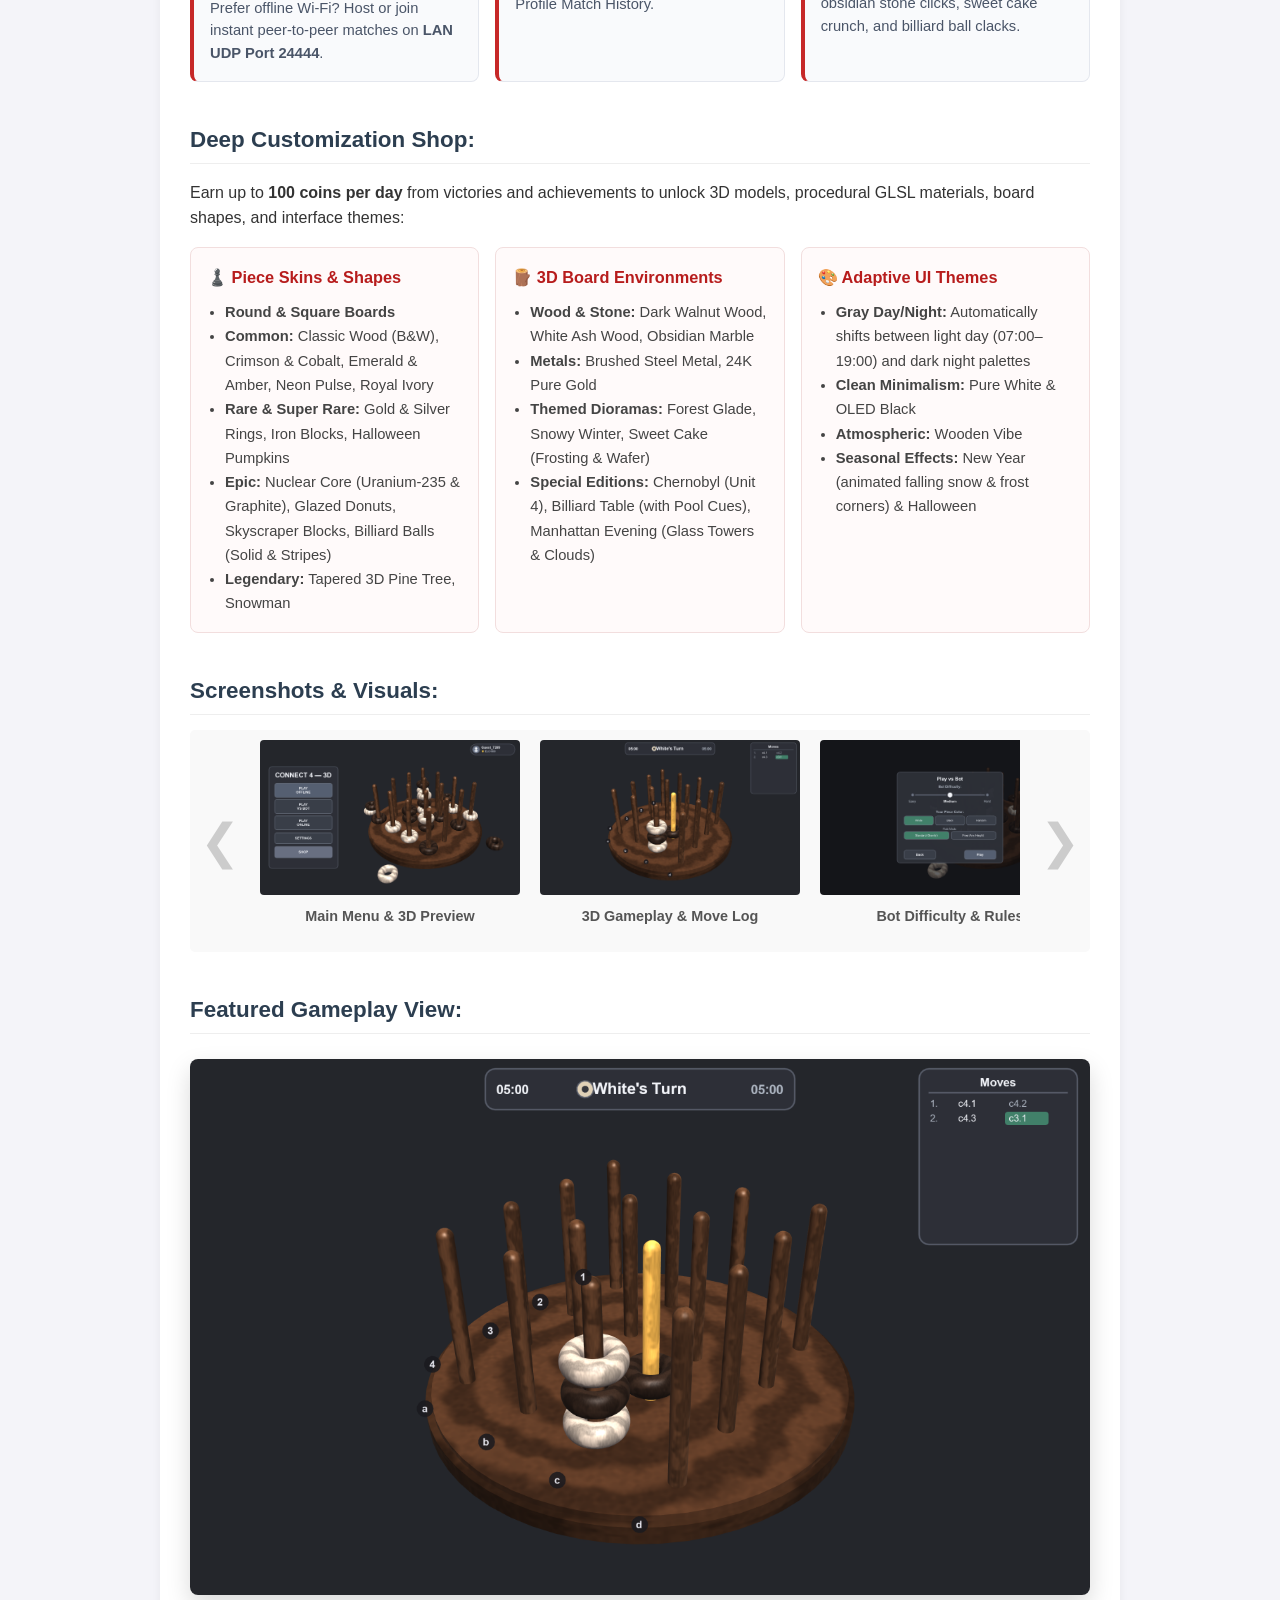
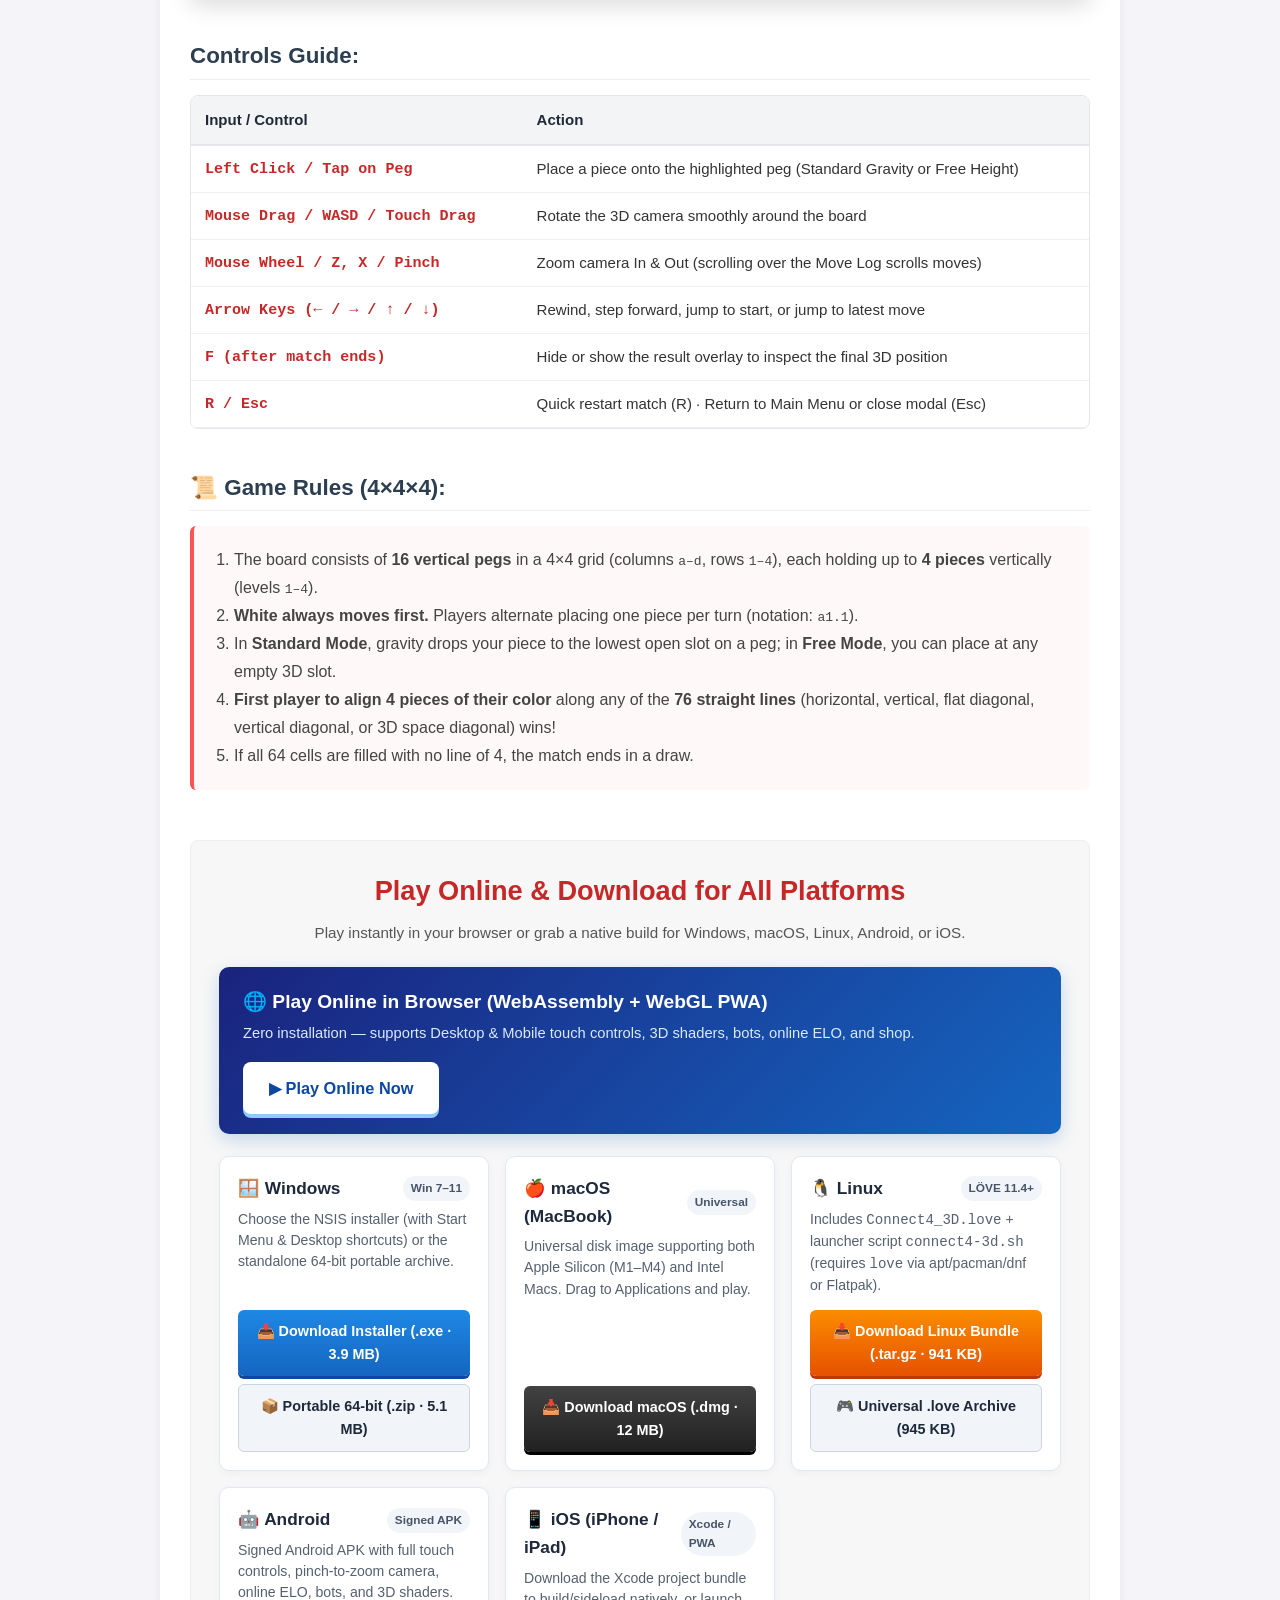
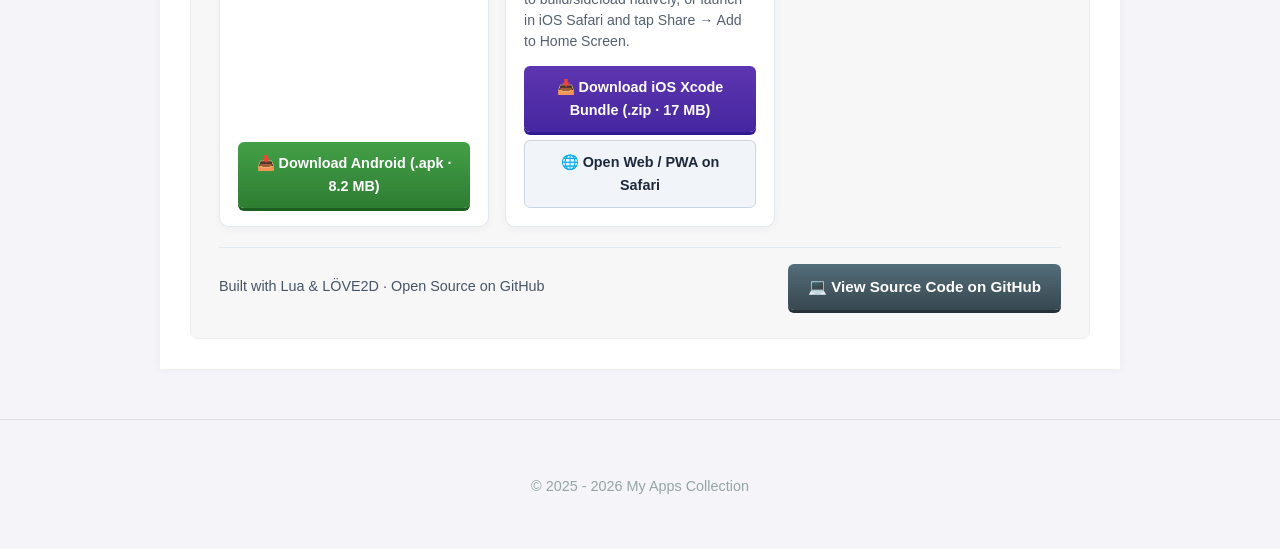
==== commit adaf11b0: "links upd" ====
--- a/connect4.html
+++ b/connect4.html
@@ -22,10 +22,28 @@
             border-radius: 18px;
         }
 
+        .detail-container {
+            border-top: 4px solid #d97706;
+        }
+
         .update-tag--lua {
             background: #e8eaf6;
             color: #283593;
             font-weight: 700;
+        }
+
+        .flagship-tag {
+            display: inline-block;
+            margin-top: 6px;
+            padding: 4px 10px;
+            border-radius: 999px;
+            font-size: 0.75rem;
+            font-weight: 700;
+            letter-spacing: 0.03em;
+            text-transform: uppercase;
+            color: #92400e;
+            background: linear-gradient(180deg, #fef3c7 0%, #fde68a 100%);
+            border: 1px solid #f59e0b;
         }
 
         .game-info h1 {
@@ -563,6 +581,7 @@
             <div class="game-cover">
                 <img src="img/connect4/logo.png" alt="Connect 4 3D Icon" width="512" height="512" fetchpriority="high">
                 <div class="update-tag update-tag--lua">Lua + LÖVE2D Engine</div>
+                <div class="flagship-tag">★ Flagship Project</div>
             </div>
 
             <div class="game-info">
--- a/style.css
+++ b/style.css
@@ -222,6 +222,54 @@
 .c4-style h2 {
     color: #c62828;
     /* Темно-красный заголовок */
+}
+
+.c4-featured {
+    position: relative;
+    background: linear-gradient(145deg, #ffffff 0%, #fff4f2 55%, #ffebee 100%);
+    border: 1.5px solid #e57373;
+    box-shadow: 0 6px 18px rgba(198, 40, 40, 0.13), inset 0 3px 0 #d97706;
+}
+
+.c4-featured:hover {
+    background: linear-gradient(145deg, #fffdfb 0%, #ffebee 60%, #ffcdd2 100%);
+    box-shadow: 0 12px 24px rgba(198, 40, 40, 0.2), inset 0 3px 0 #b45309;
+    transform: translateY(-5px);
+}
+
+.c4-card-head {
+    display: flex;
+    align-items: center;
+    justify-content: space-between;
+    gap: 8px;
+    margin-bottom: 8px;
+}
+
+.c4-card-head h2 {
+    margin: 0;
+}
+
+.featured-pill {
+    display: inline-flex;
+    align-items: center;
+    gap: 4px;
+    padding: 3px 9px;
+    border-radius: 999px;
+    font-size: 0.7rem;
+    font-weight: 700;
+    letter-spacing: 0.03em;
+    text-transform: uppercase;
+    color: #92400e;
+    background: linear-gradient(180deg, #fef3c7 0%, #fde68a 100%);
+    border: 1px solid #f59e0b;
+    white-space: nowrap;
+    flex-shrink: 0;
+}
+
+.c4-featured p {
+    margin: 0;
+    font-size: 0.93rem;
+    line-height: 1.45;
 }
 
 /* --- СТИЛЬ ДЛЯ СПОРТИВНОЙ КАРТОЧКИ (Gym) --- */
